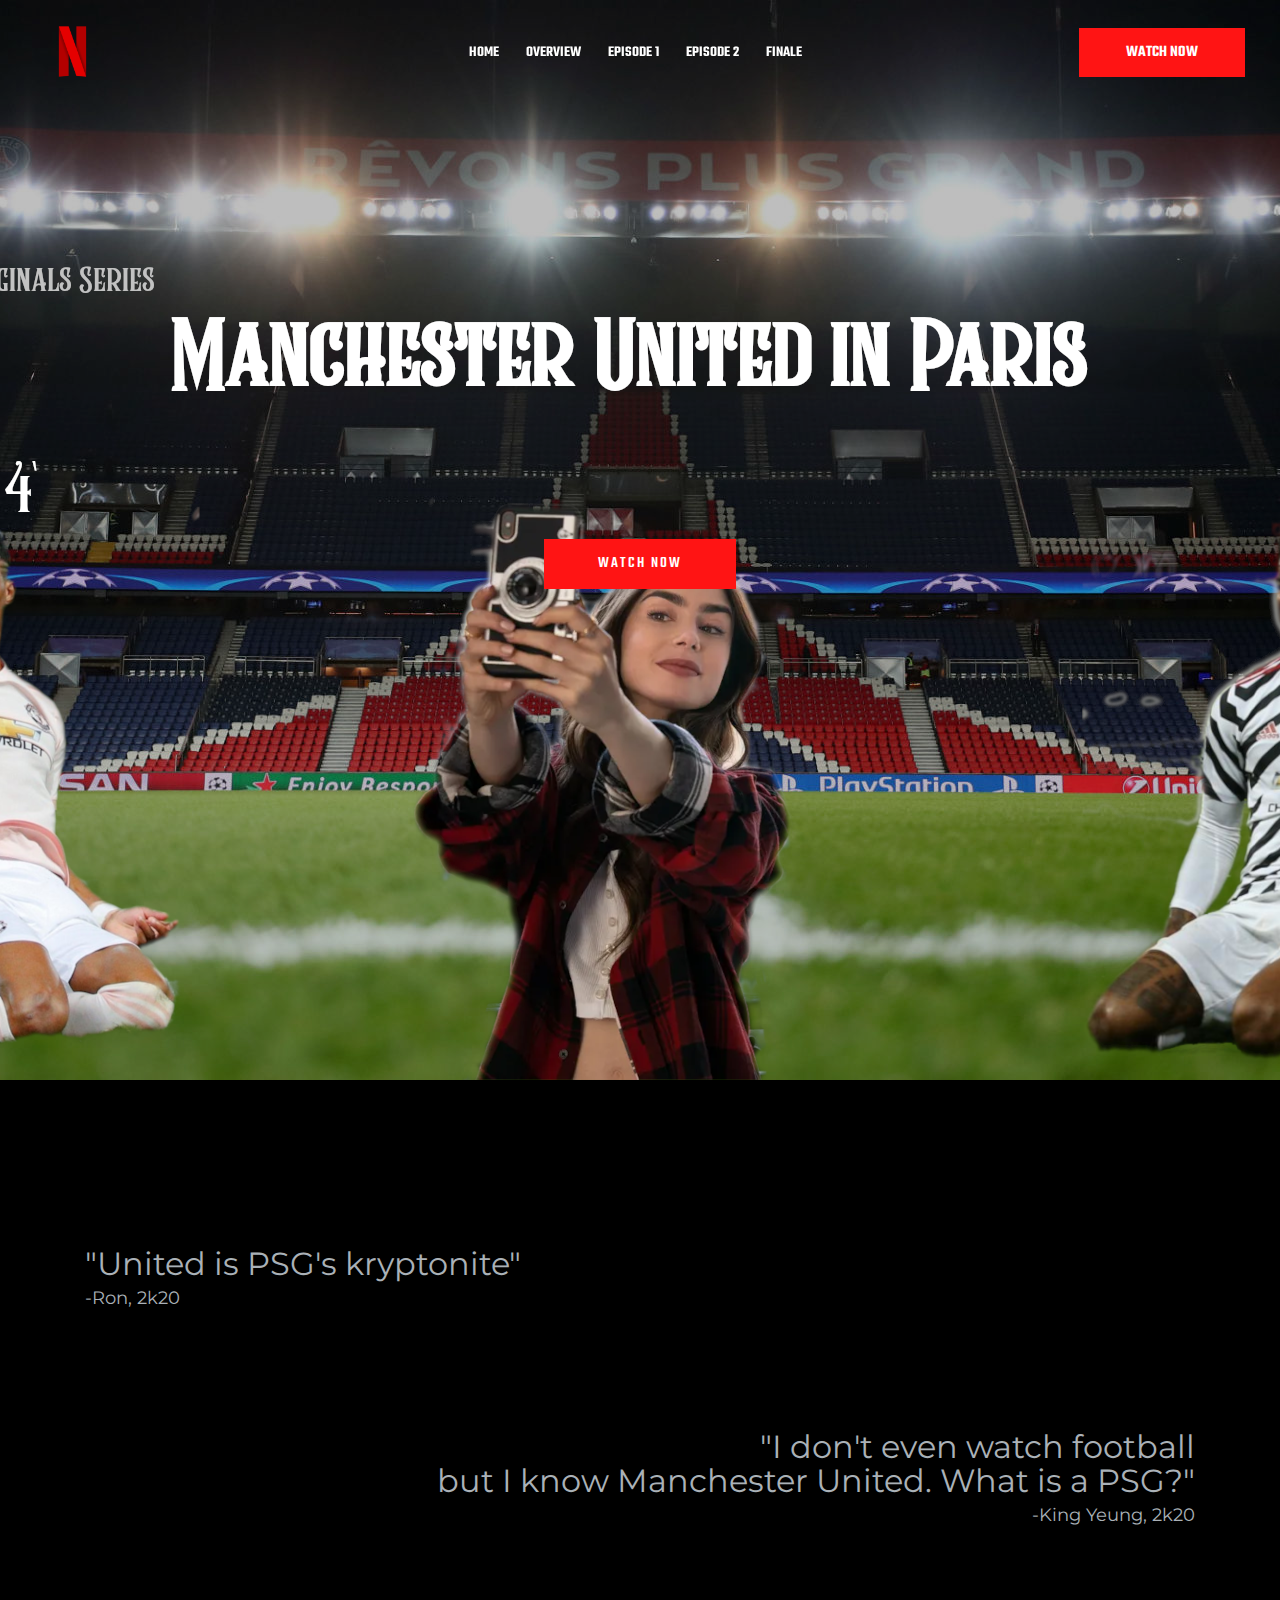
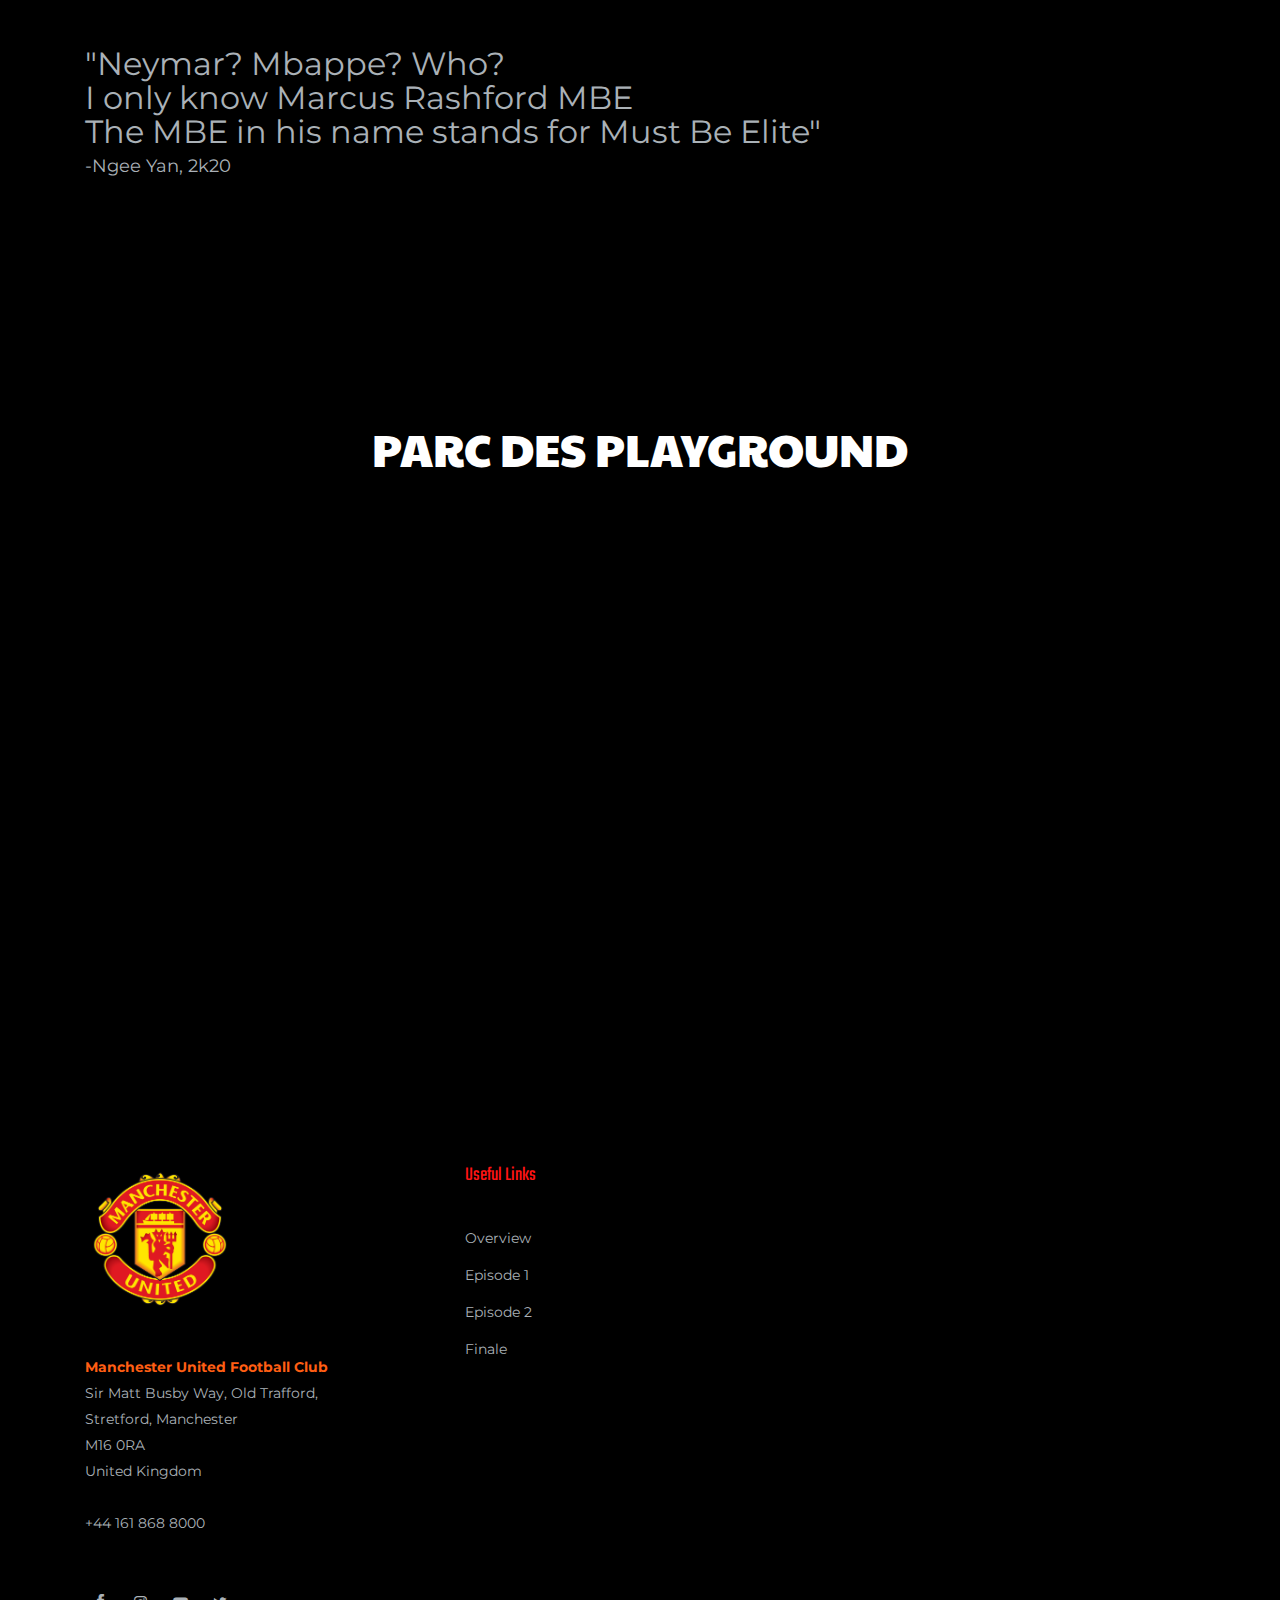
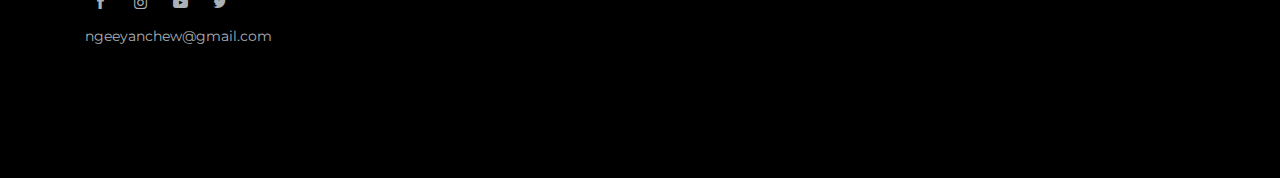
==== index.html @ b78c2654 "Add files via upload" ====
<!doctype html>
<html class="no-js" lang="zxx">

<head>
    <meta charset="utf-8">
    <meta http-equiv="x-ua-compatible" content="ie=edge">
    <title>NYANFLIX</title>
    <meta name="description" content="">
    <meta name="viewport" content="width=device-width, initial-scale=1">

    <!-- <link rel="manifest" href="site.webmanifest"> -->
      <link rel="shortcut icon" type="image/x-icon" href="img/nc1.png">
    <!-- Place favicon.ico in the root directory -->

    <!-- CSS here -->
    <link rel="stylesheet" href="css/bootstrap.min.css">
    <link rel="stylesheet" href="css/owl.carousel.min.css">
    <link rel="stylesheet" href="css/magnific-popup.css">
    <link rel="stylesheet" href="css/font-awesome.min.css">
    <link rel="stylesheet" href="css/themify-icons.css">
    <link rel="stylesheet" href="css/gijgo.css">
    <link rel="stylesheet" href="css/nice-select.css">
    <link rel="stylesheet" href="css/flaticon.css">
    <link rel="stylesheet" href="css/slicknav.css">

    <link rel="stylesheet" href="css/style.css">
    <!-- <link rel="stylesheet" href="css/responsive.css"> -->
</head>

<body>
    <!--[if lte IE 9]>
            <p class="browserupgrade">You are using an <strong>outdated</strong> browser. Please <a href="https://browsehappy.com/">upgrade your browser</a> to improve your experience and security.</p>
        <![endif]-->

    <!-- header-start -->
    <header>
        <div class="header-area ">
            <div id="sticky-header" class="main-header-area">
                <div class="container-fluid ">
                    <div class="header_bottom_border">
                        <div class="row align-items-center">
                            <div class="col-xl-3 col-lg-2">
                                <div class="logo">
                                    <a href="index.html">
                                        <img src="img/nc.png" width = "75" alt="">
                                    </a>
                                </div>
                            </div>
                            <div class="col-xl-6 col-lg-7">
                                <div class="main-menu  d-none d-lg-block">
                                    <nav>
                                        <ul id="navigation">
                                            <li><a href="index.html">Home</a></li>
                                            <li><a href="overview.html">Overview</a></li>
                                            <li><a href="episode1.html">Episode 1</a></li>
                                            <li><a href="episode2.html">Episode 2</a></li>
                                            <li><a href="last.html">Finale</a></li>
                                        </ul>
                                    </nav>
                                </div>
                            </div>
                            <div class="col-xl-3 col-lg-3 d-none d-lg-block">
                                <div class="Appointment">
                                    <div class="book_btn d-none d-lg-block">
                                        <a href="overview.html">Watch Now</a>
                                    </div>
                                </div>
                            </div>
                            <div class="col-12">
                                <div class="mobile_menu d-block d-lg-none"></div>
                            </div>
                        </div>
                    </div>
   
                </div>
            </div>
        </div>
    </header>
    <!-- header-end -->

 <!-- slider_area_start -->
    <div class="slider_area">
        <div class="slider_active owl-carousel">
            <div class="single_slider  d-flex align-items-center slider_bg_1 overlay">
                <div class="container">
                    <div class="row align-items-center justify-content-center">
                        <div class="col-xl-12">
                            <div class="slider_text text-center">
				<br>
				<br>
                                <a href="overview.html" class="boxed-btn3">Watch Now</a>
                            </div>
                        </div>
                    </div>
                </div>
            </div>
        
        </div>
    </div>
    <!-- slider_area_end -->

    <!-- features_area_start  -->
    <div class="features_area">
        <div class="container">
            <div class="row">
                <div class="col-xl-12">
                    <div class="section_title text-left mb-73">
                      
                        <p><font size = "+3">"United is PSG's kryptonite"</font size>
			<br>
			<font size = "+1">-Ron, 2k20</p></font size></p>
			<br>
			<br>
			<br>
			<br>
			<br>
			<p style="text-align:right;"><font size = "+3">"I don't even watch football 
			<br>but I know Manchester United. What is a PSG?"</font size>
			<br>
			<font size = "+1">-King Yeung, 2k20</p></font size>
            		<br>
			<br>
			<br>
			<br>
			<br>
			<p><font size = "+3">"Neymar? Mbappe? Who?
			<br>I only know Marcus Rashford MBE
			<br>
			The MBE in his name stands for Must Be Elite"</font size>
			<br>
			<font size = "+1">-Ngee Yan, 2k20</p></font size>
			<br>
			<br>
			<br>
			<br>
			<br>
			<br>
			<br>
			<br>
			<br>
			<br>
	<p><center><h3>Parc Des Playground</h3></center>
<br>
<center>
<iframe width="560" height="315" src="https://www.youtube.com/embed/vs8N5O6_3eY" frameborder="0" allow="accelerometer; autoplay; encrypted-media; gyroscope; picture-in-picture" allowfullscreen></iframe>
</center></p>
<audio id="musicplayer" autoplay>
  <source src="music/netflix.mp3">
</audio>
                    </div>
                </div>
            </div>
        </div>
    </div>
    <!-- features_area_end  -->




    <!-- footer_start  -->
    <footer class="footer">
        <div class="footer_top">
            <div class="container">
                <div class="row">
                    <div class="col-xl-3 col-md-6 col-lg-3 ">
                        <div class="footer_widget">
                            <div class="footer_logo">
                                <a href="index.html">
                                    <img src="img/mufclogo.png" height = "150" width = "150"" alt="">
                                </a>
                            </div>
                           <p><b>Manchester United Football Club</b>
			<br>
			Sir Matt Busby Way, Old Trafford, Stretford, Manchester 
			<br>
			M16 0RA
			<br>
			United Kingdom
			<br>
			<br>
			<a href="tel:+44 161 868 8000 ">+44 161 868 8000 </a>
			</p>

                            <div class="socail_links">
                                <ul>
                                    <li>
                                        <a href="https://www.facebook.com/manchesterunited">
                                            <i class="ti-facebook"></i>
                                        </a>
                                    </li>
                                    <li>
                                        <a href="https://www.instagram.com/manchesterunited/?hl=en">
                                            <i class="fa fa-instagram"></i>
                                        </a>
                                    </li>
                                    <li>
                                        <a href="https://www.youtube.com/channel/UC6yW44UGJJBvYTlfC7CRg2Q">
                                            <i class="fa fa-youtube-play"></i>
                                        </a>
                                    </li>
				  <li>
                                        <a href="https://twitter.com/ManUtd">
                                            <i class="fa fa-twitter"></i>
                                        </a>
                                    </li>
					<p><a href = "mailto: ngeeyanchew@gmail.com">ngeeyanchew@gmail.com</a></p>
                                </ul>
                            </div>

                        </div>
                    </div>
                    <div class="col-xl-4 col-md-6 col-lg-4 offset-xl-1">
                        <div class="footer_widget">
                            <h3 class="footer_title">
                                Useful Links
                            </h3>
                            <ul class="links">
                                <li><a href="overview.html">Overview</a></li>
                                <li><a href="episode1.html">Episode 1</a></li>
                                <li><a href="episode2.html">Episode 2</a></li>
                                <li><a href="last.html">Finale</a></li>
                            </ul>
                        </div>
                    </div>
                </div>
            </div>
        </div>
    </footer>
    <!-- footer_end  -->

    <!-- JS here -->
    <script src="js/vendor/modernizr-3.5.0.min.js"></script>
    <script src="js/vendor/jquery-1.12.4.min.js"></script>
    <script src="js/popper.min.js"></script>
    <script src="js/bootstrap.min.js"></script>
    <script src="js/owl.carousel.min.js"></script>
    <script src="js/isotope.pkgd.min.js"></script>
    <script src="js/ajax-form.js"></script>
    <script src="js/waypoints.min.js"></script>
    <script src="js/jquery.counterup.min.js"></script>
    <script src="js/imagesloaded.pkgd.min.js"></script>
    <script src="js/scrollIt.js"></script>
    <script src="js/jquery.scrollUp.min.js"></script>
    <script src="js/wow.min.js"></script>
    <script src="js/gijgo.min.js"></script>
    <script src="js/nice-select.min.js"></script>
    <script src="js/jquery.slicknav.min.js"></script>
    <script src="js/jquery.magnific-popup.min.js"></script>
    <script src="js/plugins.js"></script>



    <!--contact js-->
    <script src="js/contact.js"></script>
    <script src="js/jquery.ajaxchimp.min.js"></script>
    <script src="js/jquery.form.js"></script>
    <script src="js/jquery.validate.min.js"></script>
    <script src="js/mail-script.js"></script>


    <script src="js/main.js"></script>

</body>

</html>
---- css/themify-icons.css ----
@font-face {
	font-family: 'themify';
	src:url('../fonts/themify.eot?-fvbane');
	src:url('../fonts/themify.eot?#iefix-fvbane') format('embedded-opentype'),
		url('../fonts/themify.woff?-fvbane') format('woff'),
		url('../fonts/themify.ttf?-fvbane') format('truetype'),
		url('../fonts/themify.svg?-fvbane#themify') format('svg');
	font-weight: normal;
	font-style: normal;
}

[class^="ti-"], [class*=" ti-"] {
	font-family: 'themify';
	/* speak: none; */
	font-style: normal;
	font-weight: normal;
	font-variant: normal;
	text-transform: none;
	line-height: 1;

	/* Better Font Rendering =========== */
	-webkit-font-smoothing: antialiased;
	-moz-osx-font-smoothing: grayscale;
}

.ti-wand:before {
	content: "\e600";
}
.ti-volume:before {
	content: "\e601";
}
.ti-user:before {
	content: "\e602";
}
.ti-unlock:before {
	content: "\e603";
}
.ti-unlink:before {
	content: "\e604";
}
.ti-trash:before {
	content: "\e605";
}
.ti-thought:before {
	content: "\e606";
}
.ti-target:before {
	content: "\e607";
}
.ti-tag:before {
	content: "\e608";
}
.ti-tablet:before {
	content: "\e609";
}
.ti-star:before {
	content: "\e60a";
}
.ti-spray:before {
	content: "\e60b";
}
.ti-signal:before {
	content: "\e60c";
}
.ti-shopping-cart:before {
	content: "\e60d";
}
.ti-shopping-cart-full:before {
	content: "\e60e";
}
.ti-settings:before {
	content: "\e60f";
}
.ti-search:before {
	content: "\e610";
}
.ti-zoom-in:before {
	content: "\e611";
}
.ti-zoom-out:before {
	content: "\e612";
}
.ti-cut:before {
	content: "\e613";
}
.ti-ruler:before {
	content: "\e614";
}
.ti-ruler-pencil:before {
	content: "\e615";
}
.ti-ruler-alt:before {
	content: "\e616";
}
.ti-bookmark:before {
	content: "\e617";
}
.ti-bookmark-alt:before {
	content: "\e618";
}
.ti-reload:before {
	content: "\e619";
}
.ti-plus:before {
	content: "\e61a";
}
.ti-pin:before {
	content: "\e61b";
}
.ti-pencil:before {
	content: "\e61c";
}
.ti-pencil-alt:before {
	content: "\e61d";
}
.ti-paint-roller:before {
	content: "\e61e";
}
.ti-paint-bucket:before {
	content: "\e61f";
}
.ti-na:before {
	content: "\e620";
}
.ti-mobile:before {
	content: "\e621";
}
.ti-minus:before {
	content: "\e622";
}
.ti-medall:before {
	content: "\e623";
}
.ti-medall-alt:before {
	content: "\e624";
}
.ti-marker:before {
	content: "\e625";
}
.ti-marker-alt:before {
	content: "\e626";
}
.ti-arrow-up:before {
	content: "\e627";
}
.ti-arrow-right:before {
	content: "\e628";
}
.ti-arrow-left:before {
	content: "\e629";
}
.ti-arrow-down:before {
	content: "\e62a";
}
.ti-lock:before {
	content: "\e62b";
}
.ti-location-arrow:before {
	content: "\e62c";
}
.ti-link:before {
	content: "\e62d";
}
.ti-layout:before {
	content: "\e62e";
}
.ti-layers:before {
	content: "\e62f";
}
.ti-layers-alt:before {
	content: "\e630";
}
.ti-key:before {
	content: "\e631";
}
.ti-import:before {
	content: "\e632";
}
.ti-image:before {
	content: "\e633";
}
.ti-heart:before {
	content: "\e634";
}
.ti-heart-broken:before {
	content: "\e635";
}
.ti-hand-stop:before {
	content: "\e636";
}
.ti-hand-open:before {
	content: "\e637";
}
.ti-hand-drag:before {
	content: "\e638";
}
.ti-folder:before {
	content: "\e639";
}
.ti-flag:before {
	content: "\e63a";
}
.ti-flag-alt:before {
	content: "\e63b";
}
.ti-flag-alt-2:before {
	content: "\e63c";
}
.ti-eye:before {
	content: "\e63d";
}
.ti-export:before {
	content: "\e63e";
}
.ti-exchange-vertical:before {
	content: "\e63f";
}
.ti-desktop:before {
	content: "\e640";
}
.ti-cup:before {
	content: "\e641";
}
.ti-crown:before {
	content: "\e642";
}
.ti-comments:before {
	content: "\e643";
}
.ti-comment:before {
	content: "\e644";
}
.ti-comment-alt:before {
	content: "\e645";
}
.ti-close:before {
	content: "\e646";
}
.ti-clip:before {
	content: "\e647";
}
.ti-angle-up:before {
	content: "\e648";
}
.ti-angle-right:before {
	content: "\e649";
}
.ti-angle-left:before {
	content: "\e64a";
}
.ti-angle-down:before {
	content: "\e64b";
}
.ti-check:before {
	content: "\e64c";
}
.ti-check-box:before {
	content: "\e64d";
}
.ti-camera:before {
	content: "\e64e";
}
.ti-announcement:before {
	content: "\e64f";
}
.ti-brush:before {
	content: "\e650";
}
.ti-briefcase:before {
	content: "\e651";
}
.ti-bolt:before {
	content: "\e652";
}
.ti-bolt-alt:before {
	content: "\e653";
}
.ti-blackboard:before {
	content: "\e654";
}
.ti-bag:before {
	content: "\e655";
}
.ti-move:before {
	content: "\e656";
}
.ti-arrows-vertical:before {
	content: "\e657";
}
.ti-arrows-horizontal:before {
	content: "\e658";
}
.ti-fullscreen:before {
	content: "\e659";
}
.ti-arrow-top-right:before {
	content: "\e65a";
}
.ti-arrow-top-left:before {
	content: "\e65b";
}
.ti-arrow-circle-up:before {
	content: "\e65c";
}
.ti-arrow-circle-right:before {
	content: "\e65d";
}
.ti-arrow-circle-left:before {
	content: "\e65e";
}
.ti-arrow-circle-down:before {
	content: "\e65f";
}
.ti-angle-double-up:before {
	content: "\e660";
}
.ti-angle-double-right:before {
	content: "\e661";
}
.ti-angle-double-left:before {
	content: "\e662";
}
.ti-angle-double-down:before {
	content: "\e663";
}
.ti-zip:before {
	content: "\e664";
}
.ti-world:before {
	content: "\e665";
}
.ti-wheelchair:before {
	content: "\e666";
}
.ti-view-list:before {
	content: "\e667";
}
.ti-view-list-alt:before {
	content: "\e668";
}
.ti-view-grid:before {
	content: "\e669";
}
.ti-uppercase:before {
	content: "\e66a";
}
.ti-upload:before {
	content: "\e66b";
}
.ti-underline:before {
	content: "\e66c";
}
.ti-truck:before {
	content: "\e66d";
}
.ti-timer:before {
	content: "\e66e";
}
.ti-ticket:before {
	content: "\e66f";
}
.ti-thumb-up:before {
	content: "\e670";
}
.ti-thumb-down:before {
	content: "\e671";
}
.ti-text:before {
	content: "\e672";
}
.ti-stats-up:before {
	content: "\e673";
}
.ti-stats-down:before {
	content: "\e674";
}
.ti-split-v:before {
	content: "\e675";
}
.ti-split-h:before {
	content: "\e676";
}
.ti-smallcap:before {
	content: "\e677";
}
.ti-shine:before {
	content: "\e678";
}
.ti-shift-right:before {
	content: "\e679";
}
.ti-shift-left:before {
	content: "\e67a";
}
.ti-shield:before {
	content: "\e67b";
}
.ti-notepad:before {
	content: "\e67c";
}
.ti-server:before {
	content: "\e67d";
}
.ti-quote-right:before {
	content: "\e67e";
}
.ti-quote-left:before {
	content: "\e67f";
}
.ti-pulse:before {
	content: "\e680";
}
.ti-printer:before {
	content: "\e681";
}
.ti-power-off:before {
	content: "\e682";
}
.ti-plug:before {
	content: "\e683";
}
.ti-pie-chart:before {
	content: "\e684";
}
.ti-paragraph:before {
	content: "\e685";
}
.ti-panel:before {
	content: "\e686";
}
.ti-package:before {
	content: "\e687";
}
.ti-music:before {
	content: "\e688";
}
.ti-music-alt:before {
	content: "\e689";
}
.ti-mouse:before {
	content: "\e68a";
}
.ti-mouse-alt:before {
	content: "\e68b";
}
.ti-money:before {
	content: "\e68c";
}
.ti-microphone:before {
	content: "\e68d";
}
.ti-menu:before {
	content: "\e68e";
}
.ti-menu-alt:before {
	content: "\e68f";
}
.ti-map:before {
	content: "\e690";
}
.ti-map-alt:before {
	content: "\e691";
}
.ti-loop:before {
	content: "\e692";
}
.ti-location-pin:before {
	content: "\e693";
}
.ti-list:before {
	content: "\e694";
}
.ti-light-bulb:before {
	content: "\e695";
}
.ti-Italic:before {
	content: "\e696";
}
.ti-info:before {
	content: "\e697";
}
.ti-infinite:before {
	content: "\e698";
}
.ti-id-badge:before {
	content: "\e699";
}
.ti-hummer:before {
	content: "\e69a";
}
.ti-home:before {
	content: "\e69b";
}
.ti-help:before {
	content: "\e69c";
}
.ti-headphone:before {
	content: "\e69d";
}
.ti-harddrives:before {
	content: "\e69e";
}
.ti-harddrive:before {
	content: "\e69f";
}
.ti-gift:before {
	content: "\e6a0";
}
.ti-game:before {
	content: "\e6a1";
}
.ti-filter:before {
	content: "\e6a2";
}
.ti-files:before {
	content: "\e6a3";
}
.ti-file:before {
	content: "\e6a4";
}
.ti-eraser:before {
	content: "\e6a5";
}
.ti-envelope:before {
	content: "\e6a6";
}
.ti-download:before {
	content: "\e6a7";
}
.ti-direction:before {
	content: "\e6a8";
}
.ti-direction-alt:before {
	content: "\e6a9";
}
.ti-dashboard:before {
	content: "\e6aa";
}
.ti-control-stop:before {
	content: "\e6ab";
}
.ti-control-shuffle:before {
	content: "\e6ac";
}
.ti-control-play:before {
	content: "\e6ad";
}
.ti-control-pause:before {
	content: "\e6ae";
}
.ti-control-forward:before {
	content: "\e6af";
}
.ti-control-backward:before {
	content: "\e6b0";
}
.ti-cloud:before {
	content: "\e6b1";
}
.ti-cloud-up:before {
	content: "\e6b2";
}
.ti-cloud-down:before {
	content: "\e6b3";
}
.ti-clipboard:before {
	content: "\e6b4";
}
.ti-car:before {
	content: "\e6b5";
}
.ti-calendar:before {
	content: "\e6b6";
}
.ti-book:before {
	content: "\e6b7";
}
.ti-bell:before {
	content: "\e6b8";
}
.ti-basketball:before {
	content: "\e6b9";
}
.ti-bar-chart:before {
	content: "\e6ba";
}
.ti-bar-chart-alt:before {
	content: "\e6bb";
}
.ti-back-right:before {
	content: "\e6bc";
}
.ti-back-left:before {
	content: "\e6bd";
}
.ti-arrows-corner:before {
	content: "\e6be";
}
.ti-archive:before {
	content: "\e6bf";
}
.ti-anchor:before {
	content: "\e6c0";
}
.ti-align-right:before {
	content: "\e6c1";
}
.ti-align-left:before {
	content: "\e6c2";
}
.ti-align-justify:before {
	content: "\e6c3";
}
.ti-align-center:before {
	content: "\e6c4";
}
.ti-alert:before {
	content: "\e6c5";
}
.ti-alarm-clock:before {
	content: "\e6c6";
}
.ti-agenda:before {
	content: "\e6c7";
}
.ti-write:before {
	content: "\e6c8";
}
.ti-window:before {
	content: "\e6c9";
}
.ti-widgetized:before {
	content: "\e6ca";
}
.ti-widget:before {
	content: "\e6cb";
}
.ti-widget-alt:before {
	content: "\e6cc";
}
.ti-wallet:before {
	content: "\e6cd";
}
.ti-video-clapper:before {
	content: "\e6ce";
}
.ti-video-camera:before {
	content: "\e6cf";
}
.ti-vector:before {
	content: "\e6d0";
}
.ti-themify-logo:before {
	content: "\e6d1";
}
.ti-themify-favicon:before {
	content: "\e6d2";
}
.ti-themify-favicon-alt:before {
	content: "\e6d3";
}
.ti-support:before {
	content: "\e6d4";
}
.ti-stamp:before {
	content: "\e6d5";
}
.ti-split-v-alt:before {
	content: "\e6d6";
}
.ti-slice:before {
	content: "\e6d7";
}
.ti-shortcode:before {
	content: "\e6d8";
}
.ti-shift-right-alt:before {
	content: "\e6d9";
}
.ti-shift-left-alt:before {
	content: "\e6da";
}
.ti-ruler-alt-2:before {
	content: "\e6db";
}
.ti-receipt:before {
	content: "\e6dc";
}
.ti-pin2:before {
	content: "\e6dd";
}
.ti-pin-alt:before {
	content: "\e6de";
}
.ti-pencil-alt2:before {
	content: "\e6df";
}
.ti-palette:before {
	content: "\e6e0";
}
.ti-more:before {
	content: "\e6e1";
}
.ti-more-alt:before {
	content: "\e6e2";
}
.ti-microphone-alt:before {
	content: "\e6e3";
}
.ti-magnet:before {
	content: "\e6e4";
}
.ti-line-double:before {
	content: "\e6e5";
}
.ti-line-dotted:before {
	content: "\e6e6";
}
.ti-line-dashed:before {
	content: "\e6e7";
}
.ti-layout-width-full:before {
	content: "\e6e8";
}
.ti-layout-width-default:before {
	content: "\e6e9";
}
.ti-layout-width-default-alt:before {
	content: "\e6ea";
}
.ti-layout-tab:before {
	content: "\e6eb";
}
.ti-layout-tab-window:before {
	content: "\e6ec";
}
.ti-layout-tab-v:before {
	content: "\e6ed";
}
.ti-layout-tab-min:before {
	content: "\e6ee";
}
.ti-layout-slider:before {
	content: "\e6ef";
}
.ti-layout-slider-alt:before {
	content: "\e6f0";
}
.ti-layout-sidebar-right:before {
	content: "\e6f1";
}
.ti-layout-sidebar-none:before {
	content: "\e6f2";
}
.ti-layout-sidebar-left:before {
	content: "\e6f3";
}
.ti-layout-placeholder:before {
	content: "\e6f4";
}
.ti-layout-menu:before {
	content: "\e6f5";
}
.ti-layout-menu-v:before {
	content: "\e6f6";
}
.ti-layout-menu-separated:before {
	content: "\e6f7";
}
.ti-layout-menu-full:before {
	content: "\e6f8";
}
.ti-layout-media-right-alt:before {
	content: "\e6f9";
}
.ti-layout-media-right:before {
	content: "\e6fa";
}
.ti-layout-media-overlay:before {
	content: "\e6fb";
}
.ti-layout-media-overlay-alt:before {
	content: "\e6fc";
}
.ti-layout-media-overlay-alt-2:before {
	content: "\e6fd";
}
.ti-layout-media-left-alt:before {
	content: "\e6fe";
}
.ti-layout-media-left:before {
	content: "\e6ff";
}
.ti-layout-media-center-alt:before {
	content: "\e700";
}
.ti-layout-media-center:before {
	content: "\e701";
}
.ti-layout-list-thumb:before {
	content: "\e702";
}
.ti-layout-list-thumb-alt:before {
	content: "\e703";
}
.ti-layout-list-post:before {
	content: "\e704";
}
.ti-layout-list-large-image:before {
	content: "\e705";
}
.ti-layout-line-solid:before {
	content: "\e706";
}
.ti-layout-grid4:before {
	content: "\e707";
}
.ti-layout-grid3:before {
	content: "\e708";
}
.ti-layout-grid2:before {
	content: "\e709";
}
.ti-layout-grid2-thumb:before {
	content: "\e70a";
}
.ti-layout-cta-right:before {
	content: "\e70b";
}
.ti-layout-cta-left:before {
	content: "\e70c";
}
.ti-layout-cta-center:before {
	content: "\e70d";
}
.ti-layout-cta-btn-right:before {
	content: "\e70e";
}
.ti-layout-cta-btn-left:before {
	content: "\e70f";
}
.ti-layout-column4:before {
	content: "\e710";
}
.ti-layout-column3:before {
	content: "\e711";
}
.ti-layout-column2:before {
	content: "\e712";
}
.ti-layout-accordion-separated:before {
	content: "\e713";
}
.ti-layout-accordion-merged:before {
	content: "\e714";
}
.ti-layout-accordion-list:before {
	content: "\e715";
}
.ti-ink-pen:before {
	content: "\e716";
}
.ti-info-alt:before {
	content: "\e717";
}
.ti-help-alt:before {
	content: "\e718";
}
.ti-headphone-alt:before {
	content: "\e719";
}
.ti-hand-point-up:before {
	content: "\e71a";
}
.ti-hand-point-right:before {
	content: "\e71b";
}
.ti-hand-point-left:before {
	content: "\e71c";
}
.ti-hand-point-down:before {
	content: "\e71d";
}
.ti-gallery:before {
	content: "\e71e";
}
.ti-face-smile:before {
	content: "\e71f";
}
.ti-face-sad:before {
	content: "\e720";
}
.ti-credit-card:before {
	content: "\e721";
}
.ti-control-skip-forward:before {
	content: "\e722";
}
.ti-control-skip-backward:before {
	content: "\e723";
}
.ti-control-record:before {
	content: "\e724";
}
.ti-control-eject:before {
	content: "\e725";
}
.ti-comments-smiley:before {
	content: "\e726";
}
.ti-brush-alt:before {
	content: "\e727";
}
.ti-youtube:before {
	content: "\e728";
}
.ti-vimeo:before {
	content: "\e729";
}
.ti-twitter:before {
	content: "\e72a";
}
.ti-time:before {
	content: "\e72b";
}
.ti-tumblr:before {
	content: "\e72c";
}
.ti-skype:before {
	content: "\e72d";
}
.ti-share:before {
	content: "\e72e";
}
.ti-share-alt:before {
	content: "\e72f";
}
.ti-rocket:before {
	content: "\e730";
}
.ti-pinterest:before {
	content: "\e731";
}
.ti-new-window:before {
	content: "\e732";
}
.ti-microsoft:before {
	content: "\e733";
}
.ti-list-ol:before {
	content: "\e734";
}
.ti-linkedin:before {
	content: "\e735";
}
.ti-layout-sidebar-2:before {
	content: "\e736";
}
.ti-layout-grid4-alt:before {
	content: "\e737";
}
.ti-layout-grid3-alt:before {
	content: "\e738";
}
.ti-layout-grid2-alt:before {
	content: "\e739";
}
.ti-layout-column4-alt:before {
	content: "\e73a";
}
.ti-layout-column3-alt:before {
	content: "\e73b";
}
.ti-layout-column2-alt:before {
	content: "\e73c";
}
.ti-instagram:before {
	content: "\e73d";
}
.ti-google:before {
	content: "\e73e";
}
.ti-github:before {
	content: "\e73f";
}
.ti-flickr:before {
	content: "\e740";
}
.ti-facebook:before {
	content: "\e741";
}
.ti-dropbox:before {
	content: "\e742";
}
.ti-dribbble:before {
	content: "\e743";
}
.ti-apple:before {
	content: "\e744";
}
.ti-android:before {
	content: "\e745";
}
.ti-save:before {
	content: "\e746";
}
.ti-save-alt:before {
	content: "\e747";
}
.ti-yahoo:before {
	content: "\e748";
}
.ti-wordpress:before {
	content: "\e749";
}
.ti-vimeo-alt:before {
	content: "\e74a";
}
.ti-twitter-alt:before {
	content: "\e74b";
}
.ti-tumblr-alt:before {
	content: "\e74c";
}
.ti-trello:before {
	content: "\e74d";
}
.ti-stack-overflow:before {
	content: "\e74e";
}
.ti-soundcloud:before {
	content: "\e74f";
}
.ti-sharethis:before {
	content: "\e750";
}
.ti-sharethis-alt:before {
	content: "\e751";
}
.ti-reddit:before {
	content: "\e752";
}
.ti-pinterest-alt:before {
	content: "\e753";
}
.ti-microsoft-alt:before {
	content: "\e754";
}
.ti-linux:before {
	content: "\e755";
}
.ti-jsfiddle:before {
	content: "\e756";
}
.ti-joomla:before {
	content: "\e757";
}
.ti-html5:before {
	content: "\e758";
}
.ti-flickr-alt:before {
	content: "\e759";
}
.ti-email:before {
	content: "\e75a";
}
.ti-drupal:before {
	content: "\e75b";
}
.ti-dropbox-alt:before {
	content: "\e75c";
}
.ti-css3:before {
	content: "\e75d";
}
.ti-rss:before {
	content: "\e75e";
}
.ti-rss-alt:before {
	content: "\e75f";
}
---- css/gijgo.css ----
.gj-button {
    background-color: #f5f5f5;
    border: 1px solid #ddd;
    color: #000;
    border-radius: 3px;
    padding: 6px 10px;
    cursor: pointer;
}

.gj-unselectable {
    -webkit-touch-callout: none;
    -webkit-user-select: none;
    -khtml-user-select: none;
    -moz-user-select: none;
    -ms-user-select: none;
    user-select: none;
}

.gj-row {
    display: -webkit-box;
    display: -ms-flexbox;
    display: flex;
    -ms-flex-wrap: wrap;
    flex-wrap: wrap;
}

.gj-margin-left-5 {
    margin-left: 5px;
}

.gj-margin-left-10 {
    margin-left: 10px;
}

.gj-width-full {
    width: 100%;
}

.gj-cursor-pointer {
    cursor: pointer;
}

.gj-text-align-center {
    text-align: center;
}

.gj-font-size-16 {
    font-size: 16px;
}

.gj-hidden {
    display: none;
}

/** Material Design */
.gj-button-md {
    background: 0 0;
    border: none;
    border-radius: 2px;
    color: rgba(0, 0, 0, 0.87);
    position: relative;
    height: 36px;
    margin: 0;
    min-width: 64px;
    padding: 0 16px;
    display: inline-block;
    font-family: "Roboto","Helvetica","Arial",sans-serif;
    font-size: 1rem;
    font-weight: 500;
    text-transform: uppercase;
    letter-spacing: 0;
    overflow: hidden;
    will-change: box-shadow;
    transition: box-shadow .2s cubic-bezier(.4,0,1,1),background-color .2s cubic-bezier(.4,0,.2,1),color .2s cubic-bezier(.4,0,.2,1);
    outline: none;
    cursor: pointer;
    text-decoration: none;
    text-align: center;
    line-height: 36px;
    vertical-align: middle;
    overflow: hidden;
    -webkit-user-select: none;
    -moz-user-select: none;
    -ms-user-select: none;
    user-select: none;
}

.gj-button-md:hover {
    background-color: rgba(158,158,158,.2);
}

.gj-button-md:disabled {
    color: rgba(0,0,0,.26);
    background: 0 0;
}

.gj-button-md .material-icons,
.gj-button-md .gj-icon {
    vertical-align: middle;
    /*font-size: 1.3rem;
    margin-right: 4px;*/
}

.gj-button-md.gj-button-md-icon {
    width: 24px;
    height: 31px;
    min-width: 24px;
    padding: 0px;
    display: table;
}

.gj-button-md.gj-button-md-icon .material-icons,
.gj-button-md.gj-button-md-icon .gj-icon {
    display: table-cell;
    margin-right: 0px;
    width: 24px;
    height: 24px;
}

.gj-button-md.active {
    background-color: rgba(158,158,158,.4);
}

.gj-button-md-group {
    position: relative;
    display: inline-block;
    vertical-align: middle;
}

.gj-textbox-md {
    border: none;
    border-bottom: 1px solid rgba(0,0,0,.42);
    display: block;
    font-family: "Helvetica","Arial",sans-serif;
    font-size: 16px;
    line-height: 16px;
    padding: 4px 0px;
    margin: 0;
    width: 100%;
    background: 0 0;
    text-align: left;
    color: rgba(0,0,0,.87);
}

.gj-textbox-md:focus,
.gj-textbox-md:active {
    border-bottom: 2px solid rgba(0,0,0,.42);
    outline: none;
}

.gj-textbox-md::placeholder {
    color: #8e8e8e;
}

.gj-textbox-md:-ms-input-placeholder {
    color: #8e8e8e;
}

.gj-textbox-md::-ms-input-placeholder {
    color: #8e8e8e;
}

.gj-md-spacer-24 {
    min-width: 24px;
    width: 24px;
    display: inline-block;
}

.gj-md-spacer-32 {
    min-width: 32px;
    width: 32px;
    display: inline-block;
}

.gj-modal {
    position: fixed;
    top: 0;
    right: 0;
    bottom: 0;
    left: 0;
    z-index: 1203;
    display: none;
    overflow: hidden;
    -webkit-overflow-scrolling: touch;
    outline: 0;
    background-color: rgba(0, 0, 0, 0.54118);
    transition: 200ms ease opacity;
    will-change: opacity;
}

/* List */
ul.gj-list li [data-role="wrapper"] {
    display: table;
    width: 100%;
}

ul.gj-list li [data-role="checkbox"] {
    display: table-cell;
    vertical-align:middle;
    text-align:center;
}

ul.gj-list li [data-role="image"] {
    display: table-cell;
    vertical-align:middle;
    text-align:center;
}

ul.gj-list li [data-role="display"] {
    display: table-cell;
    vertical-align:middle;
    cursor: pointer;
}

ul.gj-list li [data-role="display"]:empty:before {
  content: "\200b"; /* unicode zero width space character */
}

/* List - Bootstrap */
ul.gj-list-bootstrap {
    padding-left: 0px;
    margin-bottom: 0px;
}

ul.gj-list-bootstrap li {
    padding: 0px;
}

ul.gj-list-bootstrap li [data-role="wrapper"] {
    padding: 0px 10px;
}

ul.gj-list-bootstrap li [data-role="checkbox"] {
    width: 24px;
    padding: 3px;
}

ul.gj-list-bootstrap li [data-role="image"] {
    width: 24px;
    height: 24px;
}

ul.gj-list-bootstrap li [data-role="display"] {
    padding: 8px 0px 8px 4px;
}

.list-group-item.active ul li, .list-group-item.active:focus ul li, .list-group-item.active:hover ul li {
    text-shadow: none;
    color:initial;
}

/* List - Material Design */
ul.gj-list-md {
    padding: 0px;
    list-style: none;
    list-style-type: none;
    line-height: 24px;
    letter-spacing: 0;
    color: #616161; /* Gray 700 */
}

ul.gj-list-md li {
    display: list-item;
    list-style-type: none;
    padding: 0px;
    min-height: unset;
    box-sizing: border-box;
    align-items: center;
    cursor: default;
    overflow: hidden;

    font-family: "Roboto","Helvetica","Arial",sans-serif;
    font-size: 16px;
    font-weight: 400;
    letter-spacing: .04em;
    line-height: 1;
    
    -webkit-flex-direction: row;
    -ms-flex-direction: row;
    flex-direction: row;
    -webkit-flex-wrap: nowrap;
    -ms-flex-wrap: nowrap;
    flex-wrap: nowrap;
}

ul.gj-list-md li [data-role="checkbox"] {
    height: 24px;
    width: 24px;
}

ul.gj-list-md li [data-role="image"] {
    height: 24px;
    width: 24px;
}

ul.gj-list-md li [data-role="display"] {
    padding: 8px 0px 8px 5px;
    order: 0;
    flex-grow: 2;
    text-decoration: none;
    box-sizing: border-box;
    align-items: center;
    text-align: left;
    color: rgba(0,0,0,.87);
}

ul.gj-list-md li.disabled>[data-role="wrapper"]>[data-role="display"] {
    color: #9E9E9E; /* Gray 500 */
}

.gj-list-md-active {
    background: #e0e0e0;
    color: #3f51b5;
}


/* Picker */
.gj-picker {
    position: absolute;
    z-index: 1203;
    background-color: #fff;
}

.gj-picker .selected {
    color: #fff;
}

/* Material Design */
.gj-picker-md {
    font-family: "Roboto","Helvetica","Arial",sans-serif;
    font-size: 16px;
    font-weight: 400;
    letter-spacing: .04em;
    line-height: 1;
    color: rgba(0,0,0,.87);
    border: 1px solid #E0E0E0;
}

.gj-modal .gj-picker-md {
    border: 0px;
}

.gj-picker-md [role="header"] {
    color: rgba(255, 255, 255, 0.54);
    display: flex;
    background: #2196f3;
    align-items: baseline;
    user-select: none;
    justify-content: center;
}

.gj-picker-md [role="footer"] {
    float: right;
    padding: 10px;
}

.gj-picker-md [role="footer"] button.gj-button-md {
    color: #2196f3;
    font-weight: bold;
    font-size: 13px;
}

/* Bootstrap */
.gj-picker-bootstrap {
    border-radius: 4px;
    border: 1px solid #E0E0E0;
}

.gj-picker-bootstrap .selected {
    color: #888;
}

.gj-picker-bootstrap [role="header"] {
    background: #eee;
    color: #AAA;
}
@font-face {
    font-family: 'gijgo-material';
    src: url('../fonts/gijgo-material.eot?235541');
    src: url('../fonts/gijgo-material.eot?235541#iefix') format('embedded-opentype'), url('../fonts/gijgo-material.ttf?235541') format('truetype'), url('../fonts/gijgo-material.woff?235541') format('woff'), url('../fonts/gijgo-material.svg?235541#gijgo-material') format('svg');
    font-weight: normal;
    font-style: normal;
}

.gj-icon {
    /* use !important to prevent issues with browser extensions that change fonts */
    font-family: 'gijgo-material' !important;
    font-size: 24px;
    speak: none;
    font-style: normal;
    font-weight: normal;
    font-variant: normal;
    text-transform: none;
    line-height: 1;
    /* Enable Ligatures ================ */
    letter-spacing: 0;
    -webkit-font-feature-settings: "liga";
    -moz-font-feature-settings: "liga=1";
    -moz-font-feature-settings: "liga";
    -ms-font-feature-settings: "liga" 1;
    font-feature-settings: "liga";
    -webkit-font-variant-ligatures: discretionary-ligatures;
    font-variant-ligatures: discretionary-ligatures;
    /* Better Font Rendering =========== */
    -webkit-font-smoothing: antialiased;
    -moz-osx-font-smoothing: grayscale;
}

.gj-icon.undo:before {
    content: "\e900";
}

.gj-icon.vertical-align-top:before {
    content: "\e901";
}

.gj-icon.vertical-align-center:before {
    content: "\e902";
}

.gj-icon.vertical-align-bottom:before {
    content: "\e903";
}

.gj-icon.arrow-dropup:before {
    content: "\e904";
}

.gj-icon.clock:before {
    content: "\e905";
}

.gj-icon.refresh:before {
    content: "\e906";
}

.gj-icon.last-page:before {
    content: "\e907";
}

.gj-icon.first-page:before {
    content: "\e908";
}

.gj-icon.cancel:before {
    content: "\e909";
}

.gj-icon.clear:before {
    content: "\e90a";
}

.gj-icon.check-circle:before {
    content: "\e90b";
}

.gj-icon.delete:before {
    content: "\e90c";
}

.gj-icon.arrow-upward:before {
    content: "\e90d";
}

.gj-icon.arrow-forward:before {
    content: "\e90e";
}

.gj-icon.arrow-downward:before {
    content: "\e90f";
}

.gj-icon.arrow-back:before {
    content: "\e910";
}

.gj-icon.list-numbered:before {
    content: "\e911";
}

.gj-icon.list-bulleted:before {
    content: "\e912";
}

.gj-icon.indent-increase:before {
    content: "\e913";
}

.gj-icon.indent-decrease:before {
    content: "\e914";
}

.gj-icon.redo:before {
    content: "\e915";
}

.gj-icon.align-right:before {
    content: "\e916";
}

.gj-icon.align-left:before {
    content: "\e917";
}

.gj-icon.align-justify:before {
    content: "\e918";
}

.gj-icon.align-center:before {
    content: "\e919";
}

.gj-icon.strikethrough:before {
    content: "\e91a";
}

.gj-icon.italic:before {
    content: "\e91b";
}

.gj-icon.underlined:before {
    content: "\e91c";
}

.gj-icon.bold:before {
    content: "\e91d";
}

.gj-icon.arrow-dropdown:before {
    content: "\e91e";
}

.gj-icon.done:before {
    content: "\e91f";
}

.gj-icon.pencil:before {
    content: "\e920";
}

.gj-icon.minus:before {
    content: "\e921";
}

.gj-icon.plus:before {
    content: "\e922";
}

.gj-icon.chevron-up:before {
    content: "\e923";
}

.gj-icon.chevron-right:before {
    content: "\e924";
}

.gj-icon.chevron-down:before {
    content: "\e925";
}

.gj-icon.chevron-left:before {
    content: "\e926";
}

.gj-icon.event:before {
    content: "\e927";
}
.gj-draggable {
    cursor: move;
}
.gj-resizable-handle {
    position: absolute;
    font-size: 0.1px;
    display: block;
    -ms-touch-action: none;
    touch-action: none;
    z-index: 1203;
}

.gj-resizable-n {
    cursor: n-resize;
    height: 7px;
    width: 100%;
    top: -5px;
    left: 0;
}
.gj-resizable-e {
    cursor: e-resize;
    width: 7px;
    right: -5px;
    top: 0;
    height: 100%;
}
.gj-resizable-s {
    cursor: s-resize;
    height: 7px;
    width: 100%;
    bottom: -5px;
    left: 0;
}
.gj-resizable-w {
	cursor: w-resize;
	width: 7px;
	left: -5px;
	top: 0;
	height: 100%;
}
.gj-resizable-se {
	cursor: se-resize;
	width: 12px;
	height: 12px;
	right: 1px;
	bottom: 1px;
}
.gj-resizable-sw {
	cursor: sw-resize;
	width: 9px;
	height: 9px;
	left: -5px;
	bottom: -5px;
}
.gj-resizable-nw {
	cursor: nw-resize;
	width: 9px;
	height: 9px;
	left: -5px;
	top: -5px;
}
.gj-resizable-ne {
	cursor: ne-resize;
	width: 9px;
	height: 9px;
	right: -5px;
	top: -5px;
}

.gj-dialog-footer {
    position: absolute;
    bottom: 0px;
    width: 100%;
    margin-top: 0px;
}

.gj-dialog-scrollable [data-role="body"] {
    overflow-x: hidden;
    overflow-y: scroll;
}

/** Bootstrap 3 **/
.gj-dialog-bootstrap {
    overflow: hidden;
    z-index: 1202;
}

.gj-dialog-bootstrap [data-role="title"] {
    display: inline;
}
.gj-dialog-bootstrap [data-role="close"] {
    line-height: 1.42857143;
}

/** Bootstrap 4 **/
.gj-dialog-bootstrap4 {
    overflow: hidden;
    z-index: 1202;
}

.gj-dialog-bootstrap4 [data-role="title"] {
    display: inline;
}
.gj-dialog-bootstrap4 [data-role="close"] {
    line-height: 1.5;
}

/** Material Design **/
.gj-dialog-md {
    background-color: #FFF;
    overflow: hidden;
    border: none;
    box-shadow: 0 11px 15px -7px rgba(0,0,0,.2), 0 24px 38px 3px rgba(0,0,0,.14), 0 9px 46px 8px rgba(0,0,0,.12);
    box-sizing: border-box;
    position: relative;
    display: -webkit-box;
    display: -webkit-flex;
    display: -ms-flexbox;
    display: flex;
    -webkit-box-orient: vertical;
    -webkit-box-direction: normal;
    -webkit-flex-direction: column;
    -ms-flex-direction: column;
    flex-direction: column;
    -webkit-background-clip: padding-box;
    background-clip: padding-box;
    outline: 0;
    z-index: 1202;
}

.gj-dialog-md-header {
    padding: 24px 24px 0px 24px;
    font-family: "Roboto","Helvetica","Arial",sans-serif;
}

.gj-dialog-md-title {
    margin: 0;
    font-weight: 400;
    display: inline;
    line-height: 28px;
    font-size: 20px;
}

.gj-dialog-md-close {
    -webkit-appearance: none;
    padding: 0;
    cursor: pointer;
    background: 0 0;
    border: 0;
    float: right;
    line-height: 28px;
    font-size: 28px;
}

.gj-dialog-md-body {
    padding: 20px 24px 24px 24px;
    color: rgba(0,0,0,.54);
    font-family: "Helvetica","Arial",sans-serif;
    font-size: 14px;
    font-weight: 400;
    line-height: 20px;
}

.gj-dialog-md-footer {
    padding: 8px 8px 8px 24px;
    display: -webkit-flex;
    display: -ms-flexbox;
    display: flex;
    -webkit-flex-direction: row-reverse;
    -ms-flex-direction: row-reverse;
    flex-direction: row-reverse;
    -webkit-flex-wrap: wrap;
    -ms-flex-wrap: wrap;
    flex-wrap: wrap;

    box-sizing: border-box;
}

.gj-dialog-md-footer>*:first-child {
    margin-right: 0;
}

.gj-dialog-md-footer>* {
    margin-right: 8px;
    height: 36px;
}
DIV.gj-grid-wrapper {
    margin: auto;
    position: relative;
    clear:both;
    z-index: 1;
}

TABLE.gj-grid {
    margin: auto;    
    border-collapse: collapse;
    width: 100%;
    table-layout: fixed;
}

TABLE.gj-grid THEAD TH [data-role="selectAll"] {
    margin: auto;
}

TABLE.gj-grid THEAD TH [data-role="title"] {
    display: inline-block;
}

TABLE.gj-grid THEAD TH [data-role="sorticon"] {
    display: inline-block;
}

TABLE.gj-grid THEAD TH {
    overflow: hidden;
    text-overflow: ellipsis;
}

TABLE.gj-grid.autogrow-header-row THEAD TH {
    overflow: auto;
    text-overflow: initial;
    white-space: pre-wrap;
    -ms-word-break: break-word;
    word-break: break-word;
}

TABLE.gj-grid > tbody > tr > td {
    overflow: hidden;
    position: relative;
}

table.gj-grid tbody div[data-role="display"] {
    vertical-align: middle;
    text-indent: 0;
    white-space: pre-wrap;
    -ms-word-break: break-word;
    word-break: break-word;
}

table.gj-grid.fixed-body-rows tbody div[data-role="display"] {
    overflow: hidden;
    text-overflow: ellipsis;
    white-space: nowrap;
    -ms-word-break: initial;
    word-break: initial;
}

table.gj-grid tfoot DIV[data-role="display"] {
    vertical-align: middle;
    text-indent: 0;
    display: flex;
}

TABLE.gj-grid .fa {
    padding: 2px;
}

TABLE.gj-grid > tbody > tr > td > div {
    padding: 2px;
    overflow: hidden;
}

DIV.gj-grid-wrapper DIV.gj-grid-loading-cover
{
    background: #BBBBBB;
    opacity: 0.5;
    position: absolute;
    vertical-align: middle;
}

DIV.gj-grid-wrapper DIV.gj-grid-loading-text
{
    position: absolute;
    font-weight: bold;
}

/* Bootstrap Theme */
table.gj-grid-bootstrap thead th {
    background-color: #f5f5f5;
    vertical-align:middle;
}

table.gj-grid-bootstrap thead th [data-role="sorticon"] {
    margin-left: 5px;
}

table.gj-grid-bootstrap thead th [data-role="sorticon"] i.gj-icon,
table.gj-grid-bootstrap thead th [data-role="sorticon"] i.material-icons {
    position: absolute;
    font-size: 20px;
    top: 15px;
}

table.gj-grid-bootstrap tbody tr td div[data-role="display"] {
    padding: 0px;
}

.gj-grid-bootstrap-4 .gj-checkbox-bootstrap {
    display: inline-block;
    padding-top: 2px;
}

.gj-grid-bootstrap-4 tbody tr.active {
    background-color: rgba(0,0,0,.075);
}

/* Material Design Theme */
.gj-grid-md {
    position: relative;
    border: 1px solid #e0e0e0;
    border-collapse: collapse;
    white-space: nowrap;
    font-size: 13px;
    font-family: "Roboto","Helvetica","Arial",sans-serif;
    background-color: #fff;
}

.gj-grid-md td:first-of-type, .gj-grid-md th:first-of-type {
    padding-left: 24px;
}

.gj-grid-md th {
    position: relative;
    vertical-align: bottom;
    font-weight: 700;
    line-height: 31px;
    letter-spacing: 0;
    height: 56px;
    font-size: 12px;
    color: rgba(0,0,0,.54);
    padding-bottom: 8px;
    box-sizing: border-box;
    padding: 12px 18px;
    text-align: right;
}

.gj-grid-md td {
    position: relative;
    height: 48px;
    border-top: 1px solid #e0e0e0;
    border-bottom: 1px solid #e0e0e0;
    padding: 12px 18px;
    box-sizing: border-box;
    text-align: left;
    color: rgba(0,0,0,.87);
}

.gj-grid-md tbody tr {
    position: relative;
    height: 48px;
    transition-duration: .28s;
    transition-timing-function: cubic-bezier(.4,0,.2,1);
    transition-property: background-color;
}

.gj-grid-md tbody tr:hover {
    background-color: #EEEEEE; /* Gray 200 */
}

.gj-grid-md tbody tr.gj-grid-md-select {
    background-color: #F5F5F5; /* Grey 100 */
}


table.gj-grid-md thead th [data-role="sorticon"] {
    margin-left: 5px;
}

table.gj-grid-md thead th [data-role="sorticon"] i.gj-icon,
table.gj-grid-md thead th [data-role="sorticon"] i.material-icons {
    position: absolute;
    font-size: 16px;
    top: 19px;
}

table.gj-grid-md thead th.gj-grid-select-all {
    padding-bottom: 3px;
}
/* Hide all prioritized columns by default */
@media only all {
	th.display-1120,
	td.display-1120,
	th.display-960,
	td.display-960,
	th.display-800,
	td.display-800,
	th.display-640,
	td.display-640,
	th.display-480,
	td.display-480,
	th.display-320,
	td.display-320 {
		display: none;
	}
}

/* Show at 320px (20em x 16px) */
@media screen and (min-width: 20em) {
	TABLE.gj-grid-bootstrap th.display-320,
	TABLE.gj-grid-bootstrap td.display-320 {
		display: table-cell;
	}
}
/* Show at 480px (30em x 16px) */
@media screen and (min-width: 30em) {
	TABLE.gj-grid-bootstrap th.display-480,
	TABLE.gj-grid-bootstrap td.display-480 {
		display: table-cell;
	}
}
/* Show at 640px (40em x 16px) */
@media screen and (min-width: 40em) {
	TABLE.gj-grid-bootstrap th.display-640,
	TABLE.gj-grid-bootstrap td.display-640 {
		display: table-cell;
	}
}
/* Show at 800px (50em x 16px) */
@media screen and (min-width: 50em) {
	TABLE.gj-grid-bootstrap th.display-800,
	TABLE.gj-grid-bootstrap td.display-800 {
		display: table-cell;
	}
}
/* Show at 960px (60em x 16px) */
@media screen and (min-width: 60em) {
	TABLE.gj-grid-bootstrap th.display-960,
	TABLE.gj-grid-bootstrap td.display-960 {
		display: table-cell;
	}
}
/* Show at 1,120px (70em x 16px) */
@media screen and (min-width: 70em) {
	TABLE.gj-grid-bootstrap th.display-1120,
	TABLE.gj-grid-bootstrap td.display-1120 {
		display: table-cell;
	}
}

/* Material Design Theme */
.gj-grid-md tfoot tr th {
    padding-right: 14px;
}

.gj-grid-md tfoot tr[data-role="pager"] .gj-grid-mdl-pager-label {
    padding-left: 5px;
    padding-right: 5px;
}

.gj-grid-md tfoot tr[data-role="pager"] .gj-dropdown-md {
    margin-left: 12px;
}

.gj-grid-md tfoot tr[data-role="pager"] .gj-dropdown-md [role="presenter"] {
    font-size: 12px;
    font-weight: bold;
    color: rgba(0,0,0,.54);
}

.gj-grid-md tfoot tr[data-role="pager"] .gj-dropdown-md [role="presenter"] [role="display"] {
    text-align: right;
}

.gj-grid-md tfoot tr[data-role="pager"] .gj-grid-md-limit-select {
    margin-left: 10px;
    font-size: 12px;
    font-weight: bold;
    color: rgba(0,0,0,.54);
}

/* Bootstrap */
.gj-grid-bootstrap tfoot tr[data-role="pager"] th {
    line-height: 30px;
    background-color: #f5f5f5;
}

.gj-grid-bootstrap tfoot tr[data-role="pager"] th > div > div {
    margin-right: 5px;
}

.gj-grid-bootstrap tfoot tr[data-role="pager"] th > div > button {
    margin-right: 5px;
}

.gj-grid-bootstrap-4 tfoot tr[data-role="pager"] th > div button {
    height: 34px;
}

.gj-grid-bootstrap-4 tfoot tr[data-role="pager"] th div .gj-dropdown-bootstrap-4 .gj-dropdown-expander-mi .gj-icon {
    top: 5px;
}

.gj-grid-bootstrap-3 tfoot tr[data-role="pager"] th > div > input {
    margin-right: 5px;
    width: 40px;
    text-align: right;
    display: inline-block;
    font-weight: bold;
}

.gj-grid-bootstrap-4 tfoot tr[data-role="pager"] th > div > div.input-group {
    width: 40px;
}

.gj-grid-bootstrap-4 tfoot tr[data-role="pager"] th > div > div.input-group input {
    text-align: right;
    font-weight: bold;
    height: 34px;
    padding-top: 2px;
    padding-bottom: 6px;
}

.gj-grid-bootstrap tfoot tr[data-role="pager"] th > div > select {
    display: inline-block;
    margin-right: 5px;
    width: 60px;
}

.gj-grid-bootstrap tfoot tr[data-role="pager"] th .gj-dropdown-bootstrap .gj-list-bootstrap [data-role="display"] {
    line-height: 14px;
}

.gj-grid-bootstrap tfoot tr[data-role="pager"] th .gj-dropdown-bootstrap [role="presenter"] [role="display"] {
    font-weight: bold;
}

.gj-grid-bootstrap tfoot tr[data-role="pager"] th .gj-dropdown-bootstrap-3 [role="presenter"] {
    padding: 2px 8px;
}

.gj-grid-bootstrap tfoot tr[data-role="pager"] th .gj-dropdown-bootstrap-4 [role="presenter"] {
    padding: 1px 8px;
}
.gj-grid thead tr th div.gj-grid-column-resizer-wrapper {
    position: relative;
    width: 100%;
    height: 0px; 
    top: 0px; 
    left: 0px; 
    padding: 0px;
}

span.gj-grid-column-resizer {
    position: absolute;
    right: 0px;
    width: 10px;
    top: -100px;
    height: 300px;
    z-index: 1203;
    cursor: e-resize;
}

.gj-grid-resize-cursor {
    cursor: e-resize;
}
.gj-grid-md tbody tr.gj-grid-top-border td {
  border-top: 2px solid #777;
}
.gj-grid-md tbody tr.gj-grid-bottom-border td {
  border-bottom: 2px solid #777;
}

.gj-grid-bootstrap tbody tr.gj-grid-top-border td {
  border-top: 2px solid #777;
}
.gj-grid-bootstrap tbody tr.gj-grid-bottom-border td {
  border-bottom: 2px solid #777;
}
.gj-grid-md thead tr th.gj-grid-left-border,
.gj-grid-md tbody tr td.gj-grid-left-border
{
    border-left: 3px solid #777;
}
.gj-grid-md thead tr th.gj-grid-right-border,
.gj-grid-md tbody tr td.gj-grid-right-border
{
    border-right: 3px solid #777;
}

.gj-grid-bootstrap thead tr th.gj-grid-left-border,
.gj-grid-bootstrap tbody tr td.gj-grid-left-border
{
    border-left: 5px solid #ddd;
}
.gj-grid-bootstrap thead tr th.gj-grid-right-border,
.gj-grid-bootstrap tbody tr td.gj-grid-right-border
{
    border-right: 5px solid #ddd;
}
.gj-dirty {
    position: absolute;
    top: 0px;
    left: 0px;
    border-style: solid;
    border-width: 3px;
    border-color: #f00 transparent transparent #f00;
    padding: 0;
    overflow: hidden;
    vertical-align: top;
}

/* Material Design */
.gj-grid-md tbody tr td.gj-grid-management-column {
    padding: 3px;
}

.gj-grid-md tbody tr td[data-mode="edit"] {
    padding: 0px 18px;
}

.gj-grid-md tbody .gj-dropdown-md [role="presenter"] [role="display"] {
    padding: 0px;
}

/* Bootstrap */
.gj-grid-bootstrap tbody tr td[data-mode="edit"] {
    padding: 0px;
}

.gj-grid-bootstrap tbody tr td[data-mode="edit"] [data-role="edit"] {
    padding: 0px;
}

/* Bootstrap 3 */
.gj-grid-bootstrap-3 tbody tr td.gj-grid-management-column {
    padding: 3px;
}

.gj-grid-bootstrap-3 tbody tr td[data-mode="edit"] {
    height: 38px;
}

.gj-grid-bootstrap-3 tbody tr td[data-mode="edit"] [data-role="edit"] input[type="text"] {
    height: 37px;
    padding: 8px;
}

.gj-grid-bootstrap-3 tbody tr td[data-mode="edit"] .gj-dropdown-bootstrap [role="presenter"] {
    border: 0px;
    border-radius: 0px;
    height: 37px;
    padding-left: 8px;
}

.gj-grid-bootstrap-3 tbody tr td[data-mode="edit"] .gj-datepicker-bootstrap {
    height: 37px;
}

.gj-grid-bootstrap-3 tbody tr td[data-mode="edit"] .gj-datepicker-bootstrap [role="input"] {
    height: 37px;
    border:0px;
    border-radius: 0px;
}

.gj-grid-bootstrap-3 tbody tr td[data-mode="edit"] .gj-datepicker-bootstrap [role="right-icon"] {
    border:0px;
    border-radius: 0px;
}

.gj-grid-bootstrap-3 tbody tr td[data-mode="edit"] .gj-checkbox-bootstrap {
    display: inline-block;
    padding-top: 10px;
    height: 32px;
}

/* Bootstrap 4 */
.gj-grid-bootstrap-4 tbody tr td.gj-grid-management-column {
    padding: 6px;
}

.gj-grid-bootstrap-4 tbody tr td[data-mode="edit"] [data-role="edit"] input[type="text"] {
    height: 48px;
    padding-left: 12px;
}

.gj-grid-bootstrap-4 tbody tr td[data-mode="edit"] .gj-dropdown-bootstrap [role="presenter"] {
    border: 0px;
    border-radius: 0px;
    height: 48px;
    padding-left: 12px;
    font-family: -apple-system,system-ui,BlinkMacSystemFont,"Segoe UI",Roboto,"Helvetica Neue",Arial,sans-serif;
}

.gj-grid-bootstrap-4 tbody tr td[data-mode="edit"] .gj-dropdown-bootstrap-4 [role="expander"].gj-dropdown-expander-mi .gj-icon,
.gj-grid-bootstrap-4 tbody tr td[data-mode="edit"] .gj-dropdown-bootstrap-4 [role="expander"].gj-dropdown-expander-mi .material-icons {
    top: 13px;
}

.gj-grid-bootstrap-4 tbody tr td[data-mode="edit"] .gj-datepicker-bootstrap {
    height: 48px;
}

.gj-grid-bootstrap-4 tbody tr td[data-mode="edit"] .gj-datepicker-bootstrap [role="input"] {
    height: 48px;
    border:0px;
    border-radius: 0px;
}

.gj-grid-bootstrap-4 tbody tr td[data-mode="edit"] .gj-datepicker-bootstrap [role="right-icon"] {
    background-color: #fff;
}

.gj-grid-bootstrap-4 tbody tr td[data-mode="edit"] .gj-datepicker-bootstrap [role="right-icon"] button {
    border: 0px;
    border-radius: 0px;
    width: 43px;
    position: relative;
}

.gj-grid-bootstrap-4 tbody tr td[data-mode="edit"] .gj-datepicker-bootstrap [role="right-icon"] .gj-icon,
.gj-grid-bootstrap-4 tbody tr td[data-mode="edit"] .gj-datepicker-bootstrap [role="right-icon"] .material-icons {
    top: 13px;
    left: 10px;
    font-size: 24px;
}

.gj-grid-bootstrap-4 tbody tr td[data-mode="edit"] .gj-checkbox-bootstrap {
    display: inline-block;
    padding-top: 15px;
    height: 42px;
}
.gj-grid-md thead tr[data-role="filter"] th {
    border-top: 1px solid #e0e0e0;
}

div.gj-grid-wrapper div.gj-grid-bootstrap-toolbar {
    background-color: #f5f5f5;
    padding: 8px;
    font-weight: bold;
    border: 1px solid #ddd;
}

div.gj-grid-wrapper div.gj-grid-bootstrap-4-toolbar {
    background-color: #f5f5f5;
    padding: 12px;
    font-weight: bold;
    border: 1px solid #ddd;
}

div.gj-grid-wrapper div.gj-grid-md-toolbar {
    font-weight: bold;
    font-size: 24px;
    font-family: "Helvetica","Arial",sans-serif;
    background-color: rgb(255, 255, 255);
    
    border-top: 1px solid #e0e0e0;
    border-left: 1px solid #e0e0e0;
    border-right: 1px solid #e0e0e0;
    border-bottom: 0px;
    border-collapse: collapse;

    padding: 0 18px 0px 18px;
    line-height: 56px;
}
table.gj-grid-scrollable tbody {
    overflow-y: auto;
    overflow-x: hidden;
    display: block;
}

/* Material Design */
table.gj-grid-md.gj-grid-scrollable {
    border-bottom: 0px;
}

table.gj-grid-md.gj-grid-scrollable tbody {
    border-right: 1px solid #e0e0e0;
    border-bottom: 1px solid #e0e0e0;
}

table.gj-grid-md.gj-grid-scrollable tfoot {
    border-bottom: 1px solid #e0e0e0;
}

/* Bootstrap 3 */
table.gj-grid-bootstrap.gj-grid-scrollable {
    border-bottom: 0px;
}

table.gj-grid-bootstrap.gj-grid-scrollable tbody {
    border-right: 1px solid #ddd;
    border-bottom: 1px solid #ddd;
}

table.gj-grid-bootstrap.gj-grid-scrollable tbody tr[data-role="row"]:first-child td {
    border-top: 0px;
}

table.gj-grid-bootstrap.gj-grid-scrollable tbody tr[data-role="row"] td:first-child {
    border-left: 0px;
}

table.gj-grid-bootstrap.gj-grid-scrollable tbody tr[data-role="row"] td:last-child {
    border-right: 0px;
}

table.gj-grid-bootstrap.gj-grid-scrollable tfoot {
    border-bottom: 1px solid #ddd;
}

ul.gj-list li [data-role="spacer"] {
    display: table-cell;
}

ul.gj-list li [data-role="expander"] {
    display: table-cell;
    vertical-align:middle;
    text-align:center;
    cursor: pointer;
}

[data-type="tree"] ul li [data-role="expander"].gj-tree-material-icons-expander {
    width: 24px;
}

[data-type="tree"] ul li [data-role="expander"].gj-tree-font-awesome-expander {
    width: 24px;
}

[data-type="tree"] ul li [data-role="expander"].gj-tree-glyphicons-expander {
    width: 24px;
}

[data-type="tree"] ul li [data-role="expander"].gj-tree-glyphicons-expander .glyphicon {
    top: 4px;
    height: 24px;
}

/* Bootstrap Theme */
.gj-tree-bootstrap-3 ul.gj-list-bootstrap li {
    border: 0px;
    border-radius: 0px;
    color: #333;
}

.gj-tree-bootstrap-3 ul.gj-list-bootstrap li.active {
    color: #fff;
}

.gj-tree-bootstrap-3 ul.gj-list-bootstrap li.disabled {
    color: #777;
    background-color: #eee;
}

.gj-tree-bootstrap-4 ul.gj-list-bootstrap li {
    border: 0px;
    border-radius: 0px;
    color: #212529;
}

.gj-tree-bootstrap-4 ul.gj-list-bootstrap li.active {
    color: #fff;
}

.gj-tree-bootstrap-4 ul.gj-list-bootstrap li.disabled {
    color: #868e96;
}

.gj-tree-bootstrap-4 ul.gj-list-bootstrap li ul.gj-list-bootstrap {
    width: 100%;
}

.gj-tree-bootstrap-border ul.gj-list-bootstrap li {
    border: 1px solid #ddd;
}

.gj-tree-bootstrap-border ul.gj-list-bootstrap li ul.gj-list-bootstrap li {
    border-left: 0px;
    border-right: 0px;
}

.gj-tree-bootstrap-border ul.gj-list-bootstrap li:first-child {
    border-top-left-radius: 4px;
    border-top-right-radius: 4px;
}

.gj-tree-bootstrap-border ul.gj-list-bootstrap li:last-child {
    border-bottom-left-radius: 4px;
    border-bottom-right-radius: 4px;
}

.gj-tree-bootstrap-border ul.gj-list-bootstrap li ul.gj-list-bootstrap li:first-child {
    border-top-left-radius: 0px;
    border-top-right-radius: 0px;
}

.gj-tree-bootstrap-border ul.gj-list-bootstrap li ul.gj-list-bootstrap li:last-child {
    border-bottom: 0px;
    border-bottom-left-radius: 0px;
    border-bottom-right-radius: 0px;
}

ul.gj-list-bootstrap li [data-role="expander"].gj-tree-material-icons-expander {
    padding-top: 8px;
    padding-bottom: 4px;
}

ul.gj-list-bootstrap li [data-role="expander"].gj-tree-material-icons-expander .gj-icon {
    width: 24px;
    height: 24px;
}

/* Material Design Theme */
ul.gj-list-md li.disabled > [data-role="wrapper"] > [data-role="expander"] {
    color: #9E9E9E; /* Gray 500 */
}

.gj-tree-md-border ul.gj-list-md li {
    border: 1px solid #616161; /* Gray 700 */
    margin-bottom: -1px;
}

.gj-tree-md-border ul.gj-list-md li ul.gj-list-md li {
    border-left: 0px;
    border-right: 0px;
}

.gj-tree-md-border ul.gj-list-md li ul.gj-list-md li:last-child {
    border-bottom: 0px;
}
.gj-tree-drop-above {    
    border-top: 1px solid #000;
}

.gj-tree-drop-below {
    border-bottom: 1px solid #000;
}

.gj-tree-bootstrap-3 ul.gj-list-bootstrap li [data-role="wrapper"].drop-above {
    border-top: 2px solid #000;
}

.gj-tree-bootstrap-3 ul.gj-list-bootstrap li [data-role="wrapper"].drop-below {
    border-bottom: 2px solid #000;
}

.gj-tree-bootstrap-4 ul.gj-list-bootstrap li [data-role="wrapper"].drop-above {
    border-top: 2px solid #000;
}

.gj-tree-bootstrap-4 ul.gj-list-bootstrap li [data-role="wrapper"].drop-below {
    border-bottom: 2px solid #000;
}

.gj-tree-drag-el {
    padding: 0px;
    margin: 0px;
    z-index: 1203;
}

.gj-tree-drag-el li {
    padding: 0px;
    margin: 0px;
}

.gj-tree-drag-el [data-role="wrapper"] {
    cursor: move;
    display: table;
}

.gj-tree-drag-el [data-role="indicator"] {
    width: 14px;
    padding: 0px 3px;
    display: table-cell;
    vertical-align: middle;
    text-align: center;
}

.gj-tree-bootstrap-drag-el li.list-group-item {
    border: 0px;
    background: unset;
}

.gj-tree-bootstrap-drag-el [data-role="indicator"] {
    width: 24px;
    height: 24px;
    padding: 0px;
}

.gj-tree-md-drag-el [data-role="indicator"] {
    width: 24px;
    height: 24px;
    padding: 0px;
}
/* Bootstrap */
.gj-checkbox-bootstrap {
    min-width: 0;
    font-size: 0;
    font-weight: normal;
    margin: 0px;
    text-align: center;
    width: 18px;
    height: 18px;
    position: relative;
    display: inline;
}

.gj-checkbox-bootstrap input[type="checkbox"] {
    display: none;
    margin-bottom: -12px;
}

.gj-checkbox-bootstrap span {
    background: #fff;
    display: block;
    content: " ";
    width: 18px;
    height: 18px;
    line-height: 11px;
    font-size: 11px;
    padding: 2px;
    color: #555555;
    border: 1px solid #CCCCCC;
    border-radius: 3px;
    transition: box-shadow 0.2s linear, border-color 0.2s linear;
    cursor: pointer;
    margin: auto;
}

.gj-checkbox-bootstrap input[type="checkbox"]:focus + span:before {
    outline: 0;
    box-shadow: 0 0 0 0 #66afe9, 0 0 6px rgba(102, 175, 233, .6);
    border-color: #66afe9;
}

.gj-checkbox-bootstrap input[type="checkbox"][disabled] + span {
    opacity: 0.6;
    cursor: not-allowed;
}

/* Bootstrap 4 */
.gj-checkbox-bootstrap.gj-checkbox-bootstrap-4 span {
    line-height: 16px;
    padding: 0px;
}

.gj-checkbox-bootstrap-4.gj-checkbox-material-icons input[type="checkbox"]:checked + span:after {
    font-size: 16px;
}

.gj-checkbox-bootstrap-4.gj-checkbox-material-icons input[type="checkbox"]:indeterminate + span:after {
    font-size: 16px;
}

/* Material Design */
.gj-checkbox-md {
    min-width: 0;
    font-size: 0;
    font-weight: normal;
    margin: 0px;
    text-align: center;
    width: 16px;
    height: 16px;
    position: relative;
}

.gj-checkbox-md input[type="checkbox"] {
    display: none;
    margin-bottom: -12px;
}

.gj-checkbox-md span {
    display: inline-block;
    box-sizing: border-box;
    width: 16px;
    height: 16px;
    margin: 0;
    cursor: pointer;
    overflow: hidden;
    border: 2px solid #616161; /* Gray 700 */
    border-radius: 2px;
    z-index: 2;
}

.gj-checkbox-md input[type="checkbox"]:checked + span {
    border: 2px solid #536DFE; /* Indigo A200 */
}

.gj-checkbox-md input[type="checkbox"]:checked + span:after {
    color: #FFF;
    background-color: #536DFE; /* Indigo A200 */
    position: absolute;
    left: 1px;
    top: -15px;
}

.gj-checkbox-md input[type="checkbox"]:indeterminate + span {
    border: 2px solid #616161; /* Gray 700 */
}

.gj-checkbox-md input[type="checkbox"]:indeterminate + span:after {    
    color: #616161;/*color: rgba(0, 0, 0, 1);*/
    position: absolute;
    left: 1px;
    top: -15px;
}

.gj-checkbox-md input[type="checkbox"][disabled] + span {
    border: 2px solid #9E9E9E;
}

.gj-checkbox-md input[type="checkbox"][disabled] + span:after {
    background-color: #9E9E9E;
}

.gj-checkbox-md input[type="checkbox"][disabled]:indeterminate + span:after {
    color: #FFFFFF;
}

/* Material Icons */
.gj-checkbox-material-icons input[type="checkbox"]:checked + span:after {
    content: "\e91f";
    font-size: 14px;
    font-weight: bold;
    white-space: pre;
}

.gj-checkbox-material-icons input[type="checkbox"]:indeterminate + span:after {
    content: "\e921";
    font-size: 14px;
    font-weight: bold;
    white-space: pre;
}

/* Glyphicons */
.gj-checkbox-glyphicons input[type="checkbox"]:checked + span:after {
    display: inline-block;
    font-family: 'Glyphicons Halflings';
    content: "\e013 ";
}

.gj-checkbox-glyphicons input[type="checkbox"]:indeterminate + span:after {
    display: inline-block;
    font-family: 'Glyphicons Halflings';
    content: "\2212 ";
    padding-right: 1px;
}

/* fontawesome */
.gj-checkbox-fontawesome .fa {
    font-size: 14px;
}
.gj-checkbox-bootstrap.gj-checkbox-fontawesome .fa {
    line-height: 18px;
}

.gj-checkbox-fontawesome input[type="checkbox"]:checked + span:before {
    content: "\f00c ";
}

.gj-checkbox-fontawesome input[type="checkbox"]:indeterminate + span:before {
    content: "\f068 ";
}
.gj-editor [role="body"] {
    overflow: auto;
    outline: 0px solid transparent;
    box-sizing: border-box;
}

/* Material Design */
.gj-editor-md {
    padding: 7px;
    font-family: "Roboto","Helvetica","Arial",sans-serif;
    font-size: 14px;
    font-weight: 500;
    letter-spacing: 0;
    border: 1px solid rgba(158,158,158,.2);
}

.gj-editor-md [role="toolbar"] {
    margin-bottom: 7px;
}

.gj-editor-md [role="toolbar"] .gj-button-md {
    min-width: 54px;
    margin-right: 5px;
}

.gj-editor-md [role="toolbar"] .gj-button-md .gj-icon {
    width: 24px;
    height: 24px;
}

.gj-editor-md [role="body"] {
    border: 1px solid rgba(158,158,158,.2);
}

.gj-editor-md p {
    margin: 0;
    padding: 0;
}

.gj-editor-md blockquote {
    font-size: 14px;
}

/* Bootstrap */
.gj-editor-bootstrap {
    padding: 7px;
    border: 1px solid #eceeef;
}

.gj-editor-bootstrap [role="toolbar"] {
    margin-bottom: 7px;
}

.gj-editor-bootstrap [role="toolbar"] .btn-group {
    margin-right: 10px;
}

.gj-editor-bootstrap [role="toolbar"] button {
    height: 36px;
}

.gj-editor-bootstrap [role="body"] {
    border: 1px solid #eceeef;
}

.gj-editor-bootstrap p {
    margin: 0;
    padding: 0;
}

.gj-editor-bootstrap blockquote {
    font-size: 14px;
}
.gj-dropdown {
    position: relative;
    border-collapse: separate;
}

.gj-dropdown [role="presenter"] {
    display: table;
    cursor: pointer;
    outline: none;
    position: relative;
}

.gj-dropdown [role="presenter"] [role="display"] {
    display: table-cell;
    text-align: left;
    width: 100%;
}

.gj-dropdown [role="presenter"] [role="expander"] {
    display: table-cell;
    vertical-align:middle;
    text-align:center;
    width: 24px;
    height: 24px;
}

/* Material Design */
.gj-dropdown-md [role="presenter"] {
    font-family: "Roboto","Helvetica","Arial",sans-serif;
    font-size: 16px;
    font-weight: 400;
    letter-spacing: .04em;
    line-height: 1;
    color: rgba(0,0,0,.87);
    padding: 0px;
    border: 0px;
    border-bottom: 1px solid rgba(0,0,0,.42);
    background: transparent;
}

.gj-dropdown-md [role="presenter"]:focus,
.gj-dropdown-md [role="presenter"]:active {
    border-bottom: 2px solid rgba(0,0,0,.42);
}

.gj-dropdown-md [role="presenter"] [role="display"] {
    padding: 4px 0px;
    line-height: 18px;
}

.gj-dropdown-md [role="presenter"] [role="display"] .placeholder {
    color: #8e8e8e;
}

.gj-dropdown-list-md {
    position: absolute;
    top: 0px;
    left: 0px;
    background-color: #f5f5f5;
    color: #000;
    margin: 0px;
    z-index: 1203;
}

.gj-dropdown-list-md li:hover, .gj-dropdown-list-md li.active {
    background-color: #eee;
}

/* Bootstrap */
.gj-dropdown-bootstrap [role="presenter"] [role="display"] {
    padding-right: 5px;
}

.gj-dropdown-bootstrap [role="presenter"] [role="expander"] {
    padding-left: 5px;
}

.gj-dropdown-bootstrap [role="presenter"] [role="expander"].gj-dropdown-expander-mi {
    width: 24px;
}

.gj-dropdown-bootstrap-3 [role="presenter"] [role="display"] {
    line-height: 20px;
}

.gj-dropdown-bootstrap-3 [role="presenter"] [role="display"] .placeholder {
    color: #9999b3;
}

.gj-dropdown-bootstrap-3 [role="presenter"] [role="expander"] {
    width: 20px;
    height: 20px;
}

.gj-dropdown-bootstrap-3 [role="presenter"] [role="expander"].gj-dropdown-expander-mi .gj-icon,
.gj-dropdown-bootstrap-3 [role="presenter"] [role="expander"].gj-dropdown-expander-mi .material-icons {
    top: 5px;
    right: 10px;
    position: absolute;
}

.gj-dropdown-bootstrap-4 [role="presenter"] {
    border: 1px solid #ced4da;
}

.gj-dropdown-bootstrap-4 [role="presenter"] [role="display"] {
    line-height: 24px;
}

.gj-dropdown-bootstrap-4 [role="presenter"] [role="expander"].gj-dropdown-expander-mi .gj-icon,
.gj-dropdown-bootstrap-4 [role="presenter"] [role="expander"].gj-dropdown-expander-mi .material-icons {
    top: 7px;
    right: 10px;
    position: absolute;
}

.gj-dropdown-list-bootstrap {
    position: absolute;
    top: 32px;
    left: 0px;
    margin: 0px;
    z-index: 1203;
}
.gj-datepicker [role="input"]::-ms-clear {
    display: none;
}

.gj-datepicker [role="right-icon"] {
    cursor: pointer;
}

.gj-picker div[role="navigator"] {
    display: -webkit-box;
    display: -ms-flexbox;
    display: flex;
    -ms-flex-wrap: wrap;
    flex-wrap: wrap;
}

.gj-picker div[role="navigator"] div {
    cursor: pointer;
    position: relative;
    flex-basis: 0;
    -webkit-box-flex: 1;
    -ms-flex-positive: 1;
    flex-grow: 1;
    max-width: 100%;
}

.gj-picker div[role="navigator"] div[role="period"] {
    width: 100%;
    text-align: center;
}

/* Material Design */
.gj-datepicker-md {
    font-family: "Roboto","Helvetica","Arial",sans-serif;
    font-size: 16px;
    font-weight: 400;
    letter-spacing: .04em;
    line-height: 1;
    color: rgba(0,0,0,.87);
    position: relative;
}

.gj-datepicker-md [role="right-icon"] {
    position: absolute;
    right: 0px;
    top: 0px;
    font-size: 24px;
}

.gj-datepicker-md.small .gj-textbox-md {
    font-size: 14px;
}

.gj-datepicker-md.small .gj-icon {
    font-size: 22px;
}

.gj-datepicker-md.large .gj-textbox-md {
    font-size: 18px;
}

.gj-datepicker-md.large .gj-icon {
    font-size: 28px;
}

.gj-picker-md.datepicker [role="header"] {
    padding: 20px 20px;
    display: block;
}

.gj-picker-md.datepicker [role="header"] [role="year"] {
    font-size: 17px;
    padding-bottom: 5px;
    cursor: pointer;
}

.gj-picker-md.datepicker [role="header"] [role="date"] {
    font-size: 36px;
    cursor: pointer;
}

.gj-picker-md div[role="navigator"] {
    height: 42px;
    line-height: 42px;
}

.gj-picker div[role="navigator"] div[role="period"] {
    font-weight: bold;
    font-size: 15px;
}

.gj-picker-md div[role="navigator"] div:first-child {
    max-width: 42px;
}

.gj-picker-md div[role="navigator"] div:last-child {
    max-width: 42px;
}

.gj-picker-md div[role="navigator"] div i.gj-icon,
.gj-picker-md div[role="navigator"] div i.material-icons {
    position: absolute;
    top: 8px;
}

.gj-picker-md div[role="navigator"] div:first-child i.gj-icon,
.gj-picker-md div[role="navigator"] div:first-child i.material-icons {
    left: 10px;
}

.gj-picker-md div[role="navigator"] div:last-child i.gj-icon,
.gj-picker-md div[role="navigator"] div:last-child i.material-icons {
    right: 11px;
}

.gj-picker-md table thead {
    color: #9E9E9E; /* Gray 500 */
}

.gj-picker-md table tr th div,
.gj-picker-md table tr td div {
    display: block;
    width: 40px;
    height: 40px;
    line-height: 40px;
    font-size: 13px;
    text-align: center;
    vertical-align: middle;
}

[type="year"].gj-picker-md table tr td div,
[type="decade"].gj-picker-md table tr td div,
[type="century"].gj-picker-md table tr td div {
    width: 73px;
    height: 73px;
    line-height: 73px;
    cursor: pointer;
}

.gj-picker-md table tr td.gj-cursor-pointer div:hover {
    background: #EEEEEE;
    border-radius: 50%;
    color: rgba(0,0,0,.87);
}

.gj-picker-md table tr td.other-month div,
.gj-picker-md table tr td.disabled div {
    color: #BDBDBD; /* Gray 400 */
}

.gj-picker-md table tr td.focused div {
    background: #E0E0E0; /* Gray 300 */
    border-radius: 50%;
}

.gj-picker-md table tr td.today div {
    color: #1976D2;
}

.gj-picker-md table tr td.selected.gj-cursor-pointer div {
    color: #FFFFFF;
    background: #1976D2; /* Blue 700 */
    border-radius: 50%;
}

.gj-picker-md table tr td.calendar-week div {
    font-weight: bold;
}

/* Bootstrap */
.gj-datepicker-bootstrap :focus,
.gj-datepicker-bootstrap :active {
    box-shadow: none;
}

.gj-picker-bootstrap {
    border: 1px solid rgba(0,0,0,0.15);
    border-radius: 4px;
    padding: 4px;
}

.gj-modal .gj-picker-bootstrap {
    padding: 0px;
}

.gj-picker-bootstrap.datepicker [role="header"] {
    padding: 10px 20px;
    display: block;
}

.gj-picker-bootstrap.datepicker [role="header"] [role="year"] {
    font-size: 15px;
    cursor: pointer;
}

.gj-picker-bootstrap [role="header"] [role="date"] {
    font-size: 24px;
    cursor: pointer;
}

.gj-modal .gj-picker-bootstrap.datepicker [role="body"] {
    padding: 15px;
}

.gj-picker-bootstrap div[role="navigator"] {
    height: 30px;
    line-height: 30px;
    text-align: center;
}

.gj-picker-bootstrap div[role="navigator"] div:first-child {
    max-width: 30px;
}

.gj-picker-bootstrap div[role="navigator"] div:last-child {
    max-width: 30px;
}

.gj-picker-bootstrap table tr td div,
.gj-picker-bootstrap table tr th div {
    display: block;
    width: 30px;
    height: 30px;
    line-height: 30px;
    text-align: center;
    vertical-align: middle;
}

[type="year"].gj-picker-bootstrap table tr td div,
[type="decade"].gj-picker-bootstrap table tr td div,
[type="century"].gj-picker-bootstrap table tr td div {
    width: 53px;
    height: 53px;
    line-height: 53px;
    cursor: pointer;
}

.gj-picker-bootstrap table tr th div i,
.gj-picker-bootstrap table tr th div span {
    line-height: 30px;
}

.gj-picker-bootstrap div[role="navigator"] .gj-icon,
.gj-picker-bootstrap div[role="navigator"] .material-icons {
    margin: 3px;
}

.gj-picker-bootstrap table tr td.focused div,
.gj-picker-bootstrap table tr td.gj-cursor-pointer div:hover {
    background: #EEEEEE;
    border-radius: 4px;
    color: #212529;
}

.gj-picker-bootstrap table tr td.today div {
    color: #204d74;
    font-weight: bold;
}

.gj-picker-bootstrap table tr td.selected.gj-cursor-pointer div {
    color: #fff;
    background-color: #204d74;
    border-color: #122b40;
    border-radius: 4px;
}

.gj-picker-bootstrap table tr td.other-month div,
.gj-picker-bootstrap table tr td.disabled div {
    color: #777;
}

/* Bootstrap 3 */
.gj-datepicker-bootstrap span[role="right-icon"].input-group-addon {
    border-top-left-radius: 0px;
    border-bottom-left-radius: 0px;
    border-top-right-radius: 4px;
    border-bottom-right-radius: 4px;
    border-left: 0px;
    position: relative;
    /*width: 38px;*/
}

.gj-datepicker-bootstrap span[role="right-icon"].input-group-addon .gj-icon,
.gj-datepicker-bootstrap span[role="right-icon"].input-group-addon .material-icons {
    position: absolute;
    top: 7px;
    left: 7px;
}

/* Bootstrap 4 */
.gj-datepicker-bootstrap [role="right-icon"] button {
    width: 38px;
    position: relative;
    border: 1px solid #ced4da;
}

.gj-datepicker-bootstrap [role="right-icon"] button:hover {
    color: #6c757d;
    background-color: transparent;
}

.gj-datepicker-bootstrap.input-group-sm [role="right-icon"] button {
    width: 30px;
}

.gj-datepicker-bootstrap.input-group-lg [role="right-icon"] button {
    width: 48px;
}

.gj-datepicker-bootstrap [role="right-icon"] button .gj-icon,
.gj-datepicker-bootstrap [role="right-icon"] button .material-icons {
    position: absolute;
    font-size: 21px;
    top: 9px;
    left: 9px;
}

.gj-datepicker-bootstrap.input-group-sm [role="right-icon"] button .gj-icon,
.gj-datepicker-bootstrap.input-group-sm [role="right-icon"] button .material-icons {
    top: 6px;
    left: 6px;
    font-size: 19px;
}

.gj-datepicker-bootstrap.input-group-lg [role="right-icon"] button .gj-icon,
.gj-datepicker-bootstrap.input-group-lg [role="right-icon"] button .material-icons {
    font-size: 27px;
    top: 10px;
    left: 10px;
}
.gj-timepicker [role="input"]::-ms-clear {
    display: none;
}

.gj-timepicker [role="right-icon"] {
    cursor: pointer;
}

.gj-picker.timepicker [role="header"] {
    font-size: 58px;
    padding: 20px 0;
    line-height: 58px;

    display: flex;
    align-items: baseline;
    user-select: none;
    justify-content: center;
}

.gj-picker.timepicker [role="header"] div {
    cursor: pointer;
    width: 66px;
    text-align: right;
}

.gj-picker [role="header"] [role="mode"] {
    position: relative;
    width: 0px;
}

.gj-picker [role="header"] [role="mode"] span {
    position: absolute;
    left: 7px;
    line-height: 18px;
    font-size: 18px;
}

.gj-picker [role="header"] [role="mode"] span[role="am"] {
    top: 7px;
}

.gj-picker [role="header"] [role="mode"] span[role="pm"] {
    bottom: 7px;
}

.gj-picker [role="body"] [role="dial"] {
    width: 256px;
    color: rgba(0, 0, 0, 0.87);
    height: 256px;
    position: relative;
    background: #eeeeee;
    border-radius: 50%;
    margin: 10px;
}

.gj-picker [role="body"] [role="hour"] {
    top: calc(50% - 16px);
    left: calc(50% - 16px);
    width: 32px;
    height: 32px;
    cursor: pointer;
    position: absolute;
    font-size: 14px;
    text-align: center;
    line-height: 32px;
    user-select: none;
    pointer-events: none;
}

.gj-picker [role="body"] [role="hour"].selected {
    color: rgba(255, 255, 255, 1);
}

.gj-picker [role="body"] [role="arrow"] {
    top: calc(50% - 1px);
    left: 50%;
    width: calc(50% - 20px);
    height: 2px;
    position: absolute;
    pointer-events: none;
    transform-origin: left center;
    transition: all 250ms cubic-bezier(0.4, 0, 0.2, 1);
    width: calc(50% - 52px);
}

.gj-picker .arrow-begin {
    top: -3px;
    left: -4px;
    width: 8px;
    height: 8px;
    position: absolute;
    border-radius: 50%;
}

.gj-picker .arrow-end {
    top: -15px;
    right: -16px;
    width: 0;
    height: 0;
    position: absolute;
    box-sizing: content-box;
    border-width: 16px;
    border-radius: 50%;
}

/* Material Design */
.gj-timepicker-md {
    font-family: "Roboto","Helvetica","Arial",sans-serif;
    font-size: 16px;
    font-weight: 400;
    letter-spacing: .04em;
    line-height: 1;
    color: rgba(0,0,0,.87);
    position: relative;
}

.gj-timepicker-md.small .gj-textbox-md {
    font-size: 14px;
}

.gj-timepicker-md.small .gj-icon {
    font-size: 22px;
}

.gj-timepicker-md.large .gj-textbox-md {
    font-size: 18px;
}

.gj-timepicker-md.large .gj-icon {
    font-size: 28px;
}

.gj-timepicker-md [role="right-icon"] {
    cursor: pointer;
    position: absolute;
    right: 0px;
    top: 0px;
    font-size: 24px;
}

.gj-picker-md .arrow-begin {
    background-color: #2196f3;
}
.gj-picker-md .arrow-end {
    border: 16px solid #2196f3;
}

.gj-picker-md [role="body"] [role="arrow"] {
    background-color: #2196f3;
}

/* Bootstrap */
.gj-timepicker-bootstrap :focus,
.gj-timepicker-bootstrap :active {
    box-shadow: none;
}

.gj-picker-bootstrap [role="body"] [role="arrow"] {
    background-color: #888;
}

.gj-picker-bootstrap .arrow-begin {
    background-color: #888;
}

.gj-picker-bootstrap .arrow-end {
    border: 16px solid #888;
}

/* Bootstrap 3 */
.gj-timepicker-bootstrap .input-group-addon {
    border-top-left-radius: 0px;
    border-bottom-left-radius: 0px;
    border-top-right-radius: 4px;
    border-bottom-right-radius: 4px;
    border-left: 0px;
    position: relative;
    width: 38px;
}

.gj-timepicker-bootstrap.input-group-sm .input-group-addon {
    width: 30px;
}

.gj-timepicker-bootstrap.input-group-lg .input-group-addon {
    width: 46px;
}

.gj-timepicker-bootstrap .input-group-addon .gj-icon,
.gj-timepicker-bootstrap .input-group-addon .material-icons {
    position: absolute;
    font-size: 21px;
    top: 6px;
    left: 8px;
}

.gj-timepicker-bootstrap.input-group-sm .input-group-addon .gj-icon,
.gj-timepicker-bootstrap.input-group-sm .input-group-addon .material-icons {
    font-size: 19px;
    top: 5px;
    left: 5px;
}

.gj-timepicker-bootstrap.input-group-lg .input-group-addon .gj-icon,
.gj-timepicker-bootstrap.input-group-lg .input-group-addon .material-icons {
    font-size: 27px;
    top: 10px;
    left: 10px;
}

/* Bootstrap 4 */
.gj-timepicker-bootstrap [role="right-icon"] button {
    width: 38px;
    position: relative;
}

.gj-timepicker-bootstrap.input-group-sm [role="right-icon"] button {
    width: 30px;
}

.gj-timepicker-bootstrap.input-group-lg [role="right-icon"] button {
    width: 48px;
}

.gj-timepicker-bootstrap [role="right-icon"] button .gj-icon,
.gj-timepicker-bootstrap [role="right-icon"] button .material-icons {
    position: absolute;
    font-size: 21px;
    top: 7px;
    left: 9px;
}

.gj-timepicker-bootstrap.input-group-sm [role="right-icon"] button .gj-icon,
.gj-timepicker-bootstrap.input-group-sm [role="right-icon"] button .material-icons {
    top: 4px;
    left: 6px;
    font-size: 19px;
}

.gj-timepicker-bootstrap.input-group-lg [role="right-icon"] button .gj-icon,
.gj-timepicker-bootstrap.input-group-lg [role="right-icon"] button .material-icons {
    font-size: 27px;
    top: 8px;
    left: 10px;
}
.gj-picker.datetimepicker [role="header"] [role="date"] {
    padding-bottom: 5px;
    text-align: center;
    cursor: pointer;
}

.gj-picker [role="switch"] {
    align-items: baseline;
    user-select: none;
    position: relative;
}

.gj-picker [role="switch"] [role="calendarMode"] {
    cursor: pointer;
    position: absolute;
    bottom: 2px;
    left: 0px;
}

.gj-picker [role="switch"] [role="time"] {
    width: 100%;
    text-align: center;
}

.gj-picker [role="switch"] [role="time"] div {
    display: inline;
    cursor: pointer;
}

.gj-picker [role="switch"] [role="calendarMode"] {
    cursor: pointer;
}

.gj-picker [role="switch"] [role="clockMode"] {
    position: absolute;
    right: 0px;
    bottom: 3px;
    cursor: pointer;
}

/* Material Design */
.gj-picker-md.datetimepicker [role="header"] {
    font-size: 36px;
    padding: 10px 20px;
    display: block;
}

.gj-picker-md [role="switch"] {
    color: rgba(255, 255, 255, 0.54);
    background: #2196f3;
    font-size: 32px;
}

/* Bootstrap */
.gj-picker-bootstrap.datetimepicker [role="header"] {
    font-size: 36px;
    padding: 10px 20px;
    display: block;
}

.gj-picker-bootstrap.datetimepicker [role="header"] [role="time"] {
    font-size: 22px;
}

.gj-slider {
    position: relative;
    padding: 8px 6px;
}

.gj-slider [role="track"] {
    width: 100%;
}

.gj-slider [role="progress"] {
    position: absolute;
    z-index: 1203;
}

.gj-slider [role="handle"] {
    position: absolute;
}

.gj-slider-md [role="track"] {
    display: -webkit-box;
    display: -ms-flexbox;
    display: flex;
    -webkit-box-orient: vertical;
    -webkit-box-direction: normal;
    -ms-flex-direction: column;
    flex-direction: column;
    -webkit-box-pack: center;
    -ms-flex-pack: center;
    justify-content: center;
    color: #fff;
    text-align: center;
    background-color: #e9ecef;
    height: 2px;
    background-color: rgba(0,0,0,.26);
}

.gj-slider-md [role="progress"] {
    display: -webkit-box;
    display: -ms-flexbox;
    display: flex;
    -webkit-box-orient: vertical;
    -webkit-box-direction: normal;
    -ms-flex-direction: column;
    flex-direction: column;
    -webkit-box-pack: center;
    -ms-flex-pack: center;
    justify-content: center;
    color: #fff;
    text-align: center;
    height: 2px;
    background-color: #536DFE; /* Indigo A200 */
    top: 8px;
    left: 6px;
}

.gj-slider-md [role="handle"] {
    top: 3px;
    left: 0px;
    width: 12px;
    height: 12px;
    background-color: #536DFE; /* Indigo A200 */
    filter: progid:DXImageTransform.Microsoft.gradient(startColorstr='#ff337ab7', endColorstr='#ff2e6da4', GradientType=0);
    filter: none;
    -webkit-box-shadow: inset 0 1px 0 rgba(255,255,255,.2), 0 1px 2px rgba(0,0,0,.05);
    box-shadow: inset 0 1px 0 rgba(255,255,255,.2), 0 1px 2px rgba(0,0,0,.05);
    border: 0px solid transparent;
    border-radius: 50%;
    cursor: pointer;
    z-index: 1204;
}

/* Bootstrap */
.gj-slider-bootstrap [role="track"] {
    border-radius: 4px;
    height: 10px;
}

.gj-slider-bootstrap [role="progress"] {
    height: 10px;
    border-radius: 4px;
    top: 8px;
    left: 6px;
    transition: none;
}

.gj-slider-bootstrap [role="handle"] {
    top: 2px;
    left: 0px;
    width: 20px;
    height: 20px;
    filter: progid:DXImageTransform.Microsoft.gradient(startColorstr='#ff337ab7', endColorstr='#ff2e6da4', GradientType=0);
    filter: none;
    -webkit-box-shadow: inset 0 1px 0 rgba(255,255,255,.2), 0 1px 2px rgba(0,0,0,.05);
    box-shadow: inset 0 1px 0 rgba(255,255,255,.2), 0 1px 2px rgba(0,0,0,.05);
    border: 0px solid transparent;
    border-radius: 50%;
    cursor: pointer;
    z-index: 1204;
}

.gj-slider-bootstrap-3 [role="handle"] {
    background-color: #337ab7;
    background-image: -webkit-linear-gradient(top, #337ab7 0%, #2e6da4 100%);
    background-image: -o-linear-gradient(top, #337ab7 0%, #2e6da4 100%);
    background-image: linear-gradient(to bottom, #337ab7 0%, #2e6da4 100%);
    background-repeat: repeat-x;
}

.gj-slider-bootstrap-4 [role="handle"] {
    background-color: #007bff;
    background-image: -webkit-linear-gradient(top, #007bff 0%, #2e6da4 100%);
    background-image: -o-linear-gradient(top, #007bff 0%, #2e6da4 100%);
    background-image: linear-gradient(to bottom, #007bff 0%, #2e6da4 100%);
    background-repeat: repeat-x;
}


.gj-colorpicker [role="right-icon"] {
    cursor: pointer;
}


/* Material Design */
.gj-colorpicker-md {
    font-family: "Roboto","Helvetica","Arial",sans-serif;
    font-size: 16px;
    font-weight: 400;
    letter-spacing: .04em;
    line-height: 1;
    color: rgba(0,0,0,.87);
    position: relative;
}

.gj-colorpicker-md [role="right-icon"] {
    position: absolute;
    right: 0px;
    top: 0px;
    font-size: 24px;
}

/* ...........
 */
 .gj-datepicker-md [role="right-icon"] {
    position: absolute;
    right: 0px;
    top: 0px;
    font-size: 16px;
    color: #919191;
    margin-right: 15px;
}
---- css/nice-select.css ----
.nice-select {
  -webkit-tap-highlight-color: transparent;
  background-color: #fff;
  border-radius: 5px;
  border: solid 1px #e8e8e8;
  box-sizing: border-box;
  clear: both;
  cursor: pointer;
  display: block;
  float: left;
  font-family: inherit;
  font-size: 14px;
  font-weight: normal;
  height: 42px;
  line-height: 40px;
  outline: none;
  padding-left: 18px;
  padding-right: 30px;
  position: relative;
  text-align: left !important;
  -webkit-transition: all 0.2s ease-in-out;
  transition: all 0.2s ease-in-out;
  -webkit-user-select: none;
     -moz-user-select: none;
      -ms-user-select: none;
          user-select: none;
  white-space: nowrap;
  width: auto; }
  .nice-select:hover {
    border-color: #dbdbdb; }
  .nice-select:active, .nice-select.open, .nice-select:focus {
    border-color: #999; }


  .nice-select.disabled {
    border-color: #ededed;
    color: #999;
    pointer-events: none; }
    .nice-select.disabled:after {
      border-color: #cccccc; }
  .nice-select.wide {
    width: 100%; }
    .nice-select.wide .list {
      left: 0 !important;
      right: 0 !important; }
  .nice-select.right {
    float: right; }
    .nice-select.right .list {
      left: auto;
      right: 0; }
  .nice-select.small {
    font-size: 12px;
    height: 36px;
    line-height: 34px; }
    .nice-select.small:after {
      height: 4px;
      width: 4px; }
    .nice-select.small .option {
      line-height: 34px;
      min-height: 34px; }
  .nice-select .list {
    background-color: #fff;
    border-radius: 5px;
    box-shadow: 0 0 0 1px rgba(68, 68, 68, 0.11);
    box-sizing: border-box;
    margin-top: 4px;
    opacity: 0;
    overflow: hidden;
    padding: 0;
    pointer-events: none;
    position: absolute;
    top: 100%;
    left: 0;
    -webkit-transform-origin: 50% 0;
        -ms-transform-origin: 50% 0;
            transform-origin: 50% 0;
    -webkit-transform: scale(0.75) translateY(-21px);
        -ms-transform: scale(0.75) translateY(-21px);
            transform: scale(0.75) translateY(-21px);
    -webkit-transition: all 0.2s cubic-bezier(0.5, 0, 0, 1.25), opacity 0.15s ease-out;
    transition: all 0.2s cubic-bezier(0.5, 0, 0, 1.25), opacity 0.15s ease-out;
    z-index: 9; }
    .nice-select .list:hover .option:not(:hover) {
      background-color: transparent !important; }
  .nice-select .option {
    cursor: pointer;
    font-weight: 400;
    line-height: 40px;
    list-style: none;
    min-height: 40px;
    outline: none;
    padding-left: 18px;
    padding-right: 29px;
    text-align: left;
    -webkit-transition: all 0.2s;
    transition: all 0.2s; }
    .nice-select .option:hover, .nice-select .option.focus, .nice-select .option.selected.focus {
      background-color: #f6f6f6; }
    .nice-select .option.selected {
      font-weight: bold; }
    .nice-select .option.disabled {
      background-color: transparent;
      color: #999;
      cursor: default; }

.no-csspointerevents .nice-select .list {
  display: none; }

.no-csspointerevents .nice-select.open .list {
  display: block; }





  /* ,,,,,,,,,,,,,,,, */


  .nice-select:after {
    content: "\e64b";
    display: block;
    height: 5px;
    margin-top: -5px;
    pointer-events: none;
    position: absolute;
    right: 30px;
    top: 8px;
    transition: all 0.15s ease-in-out;
    width: 5px;
    font-family: 'themify';
    color: #ddd; }

    .nice-select.open:after {
 }
    .nice-select.open .list {
      opacity: 1;
      pointer-events: auto;
      -webkit-transform: scale(1) translateY(0);
          -ms-transform: scale(1) translateY(0);
              transform: scale(1) translateY(0); }
---- css/flaticon.css ----
/*
  	Flaticon icon font: Flaticon
  	Creation date: 18/11/2019 09:49
  	*/

@font-face {
  font-family: "Flaticon";
  src: url("../fonts/Flaticon.eot");
  src: url("../fonts/Flaticon.eot?#iefix") format("embedded-opentype"),
       url("../fonts/Flaticon.woff2") format("woff2"),
       url("../fonts/Flaticon.woff") format("woff"),
       url("../fonts/Flaticon.ttf") format("truetype"),
       url("../fonts/Flaticon.svg#Flaticon") format("svg");
  font-weight: normal;
  font-style: normal;
}

@media screen and (-webkit-min-device-pixel-ratio:0) {
  @font-face {
    font-family: "Flaticon";
    src: url("../fonts/Flaticon.svg#Flaticon") format("svg");
  }
}

[class^="flaticon-"]:before, [class*=" flaticon-"]:before,
[class^="flaticon-"]:after, [class*=" flaticon-"]:after {   
  font-family: Flaticon;
font-style: normal;
}

.flaticon-food:before { content: "\f100"; }
.flaticon-kitchen:before { content: "\f101"; }
.flaticon-lunch:before { content: "\f102"; }
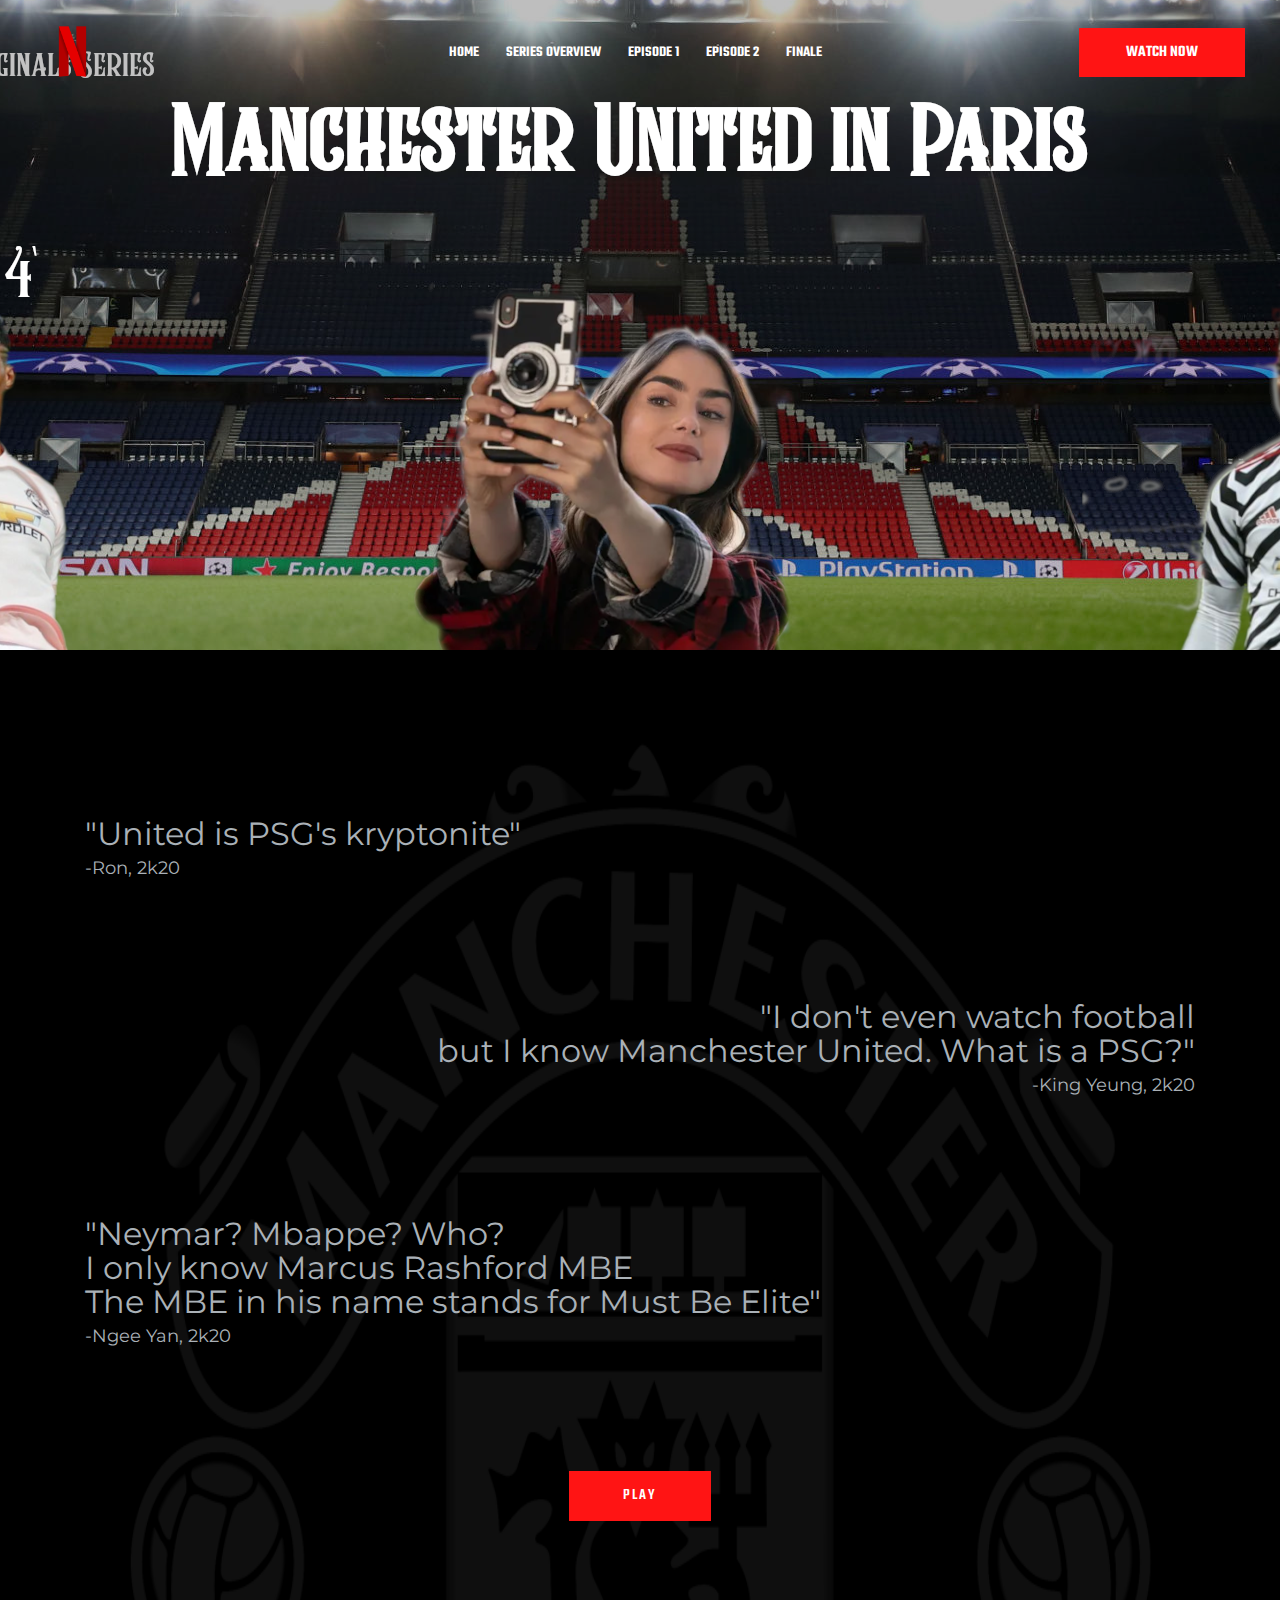
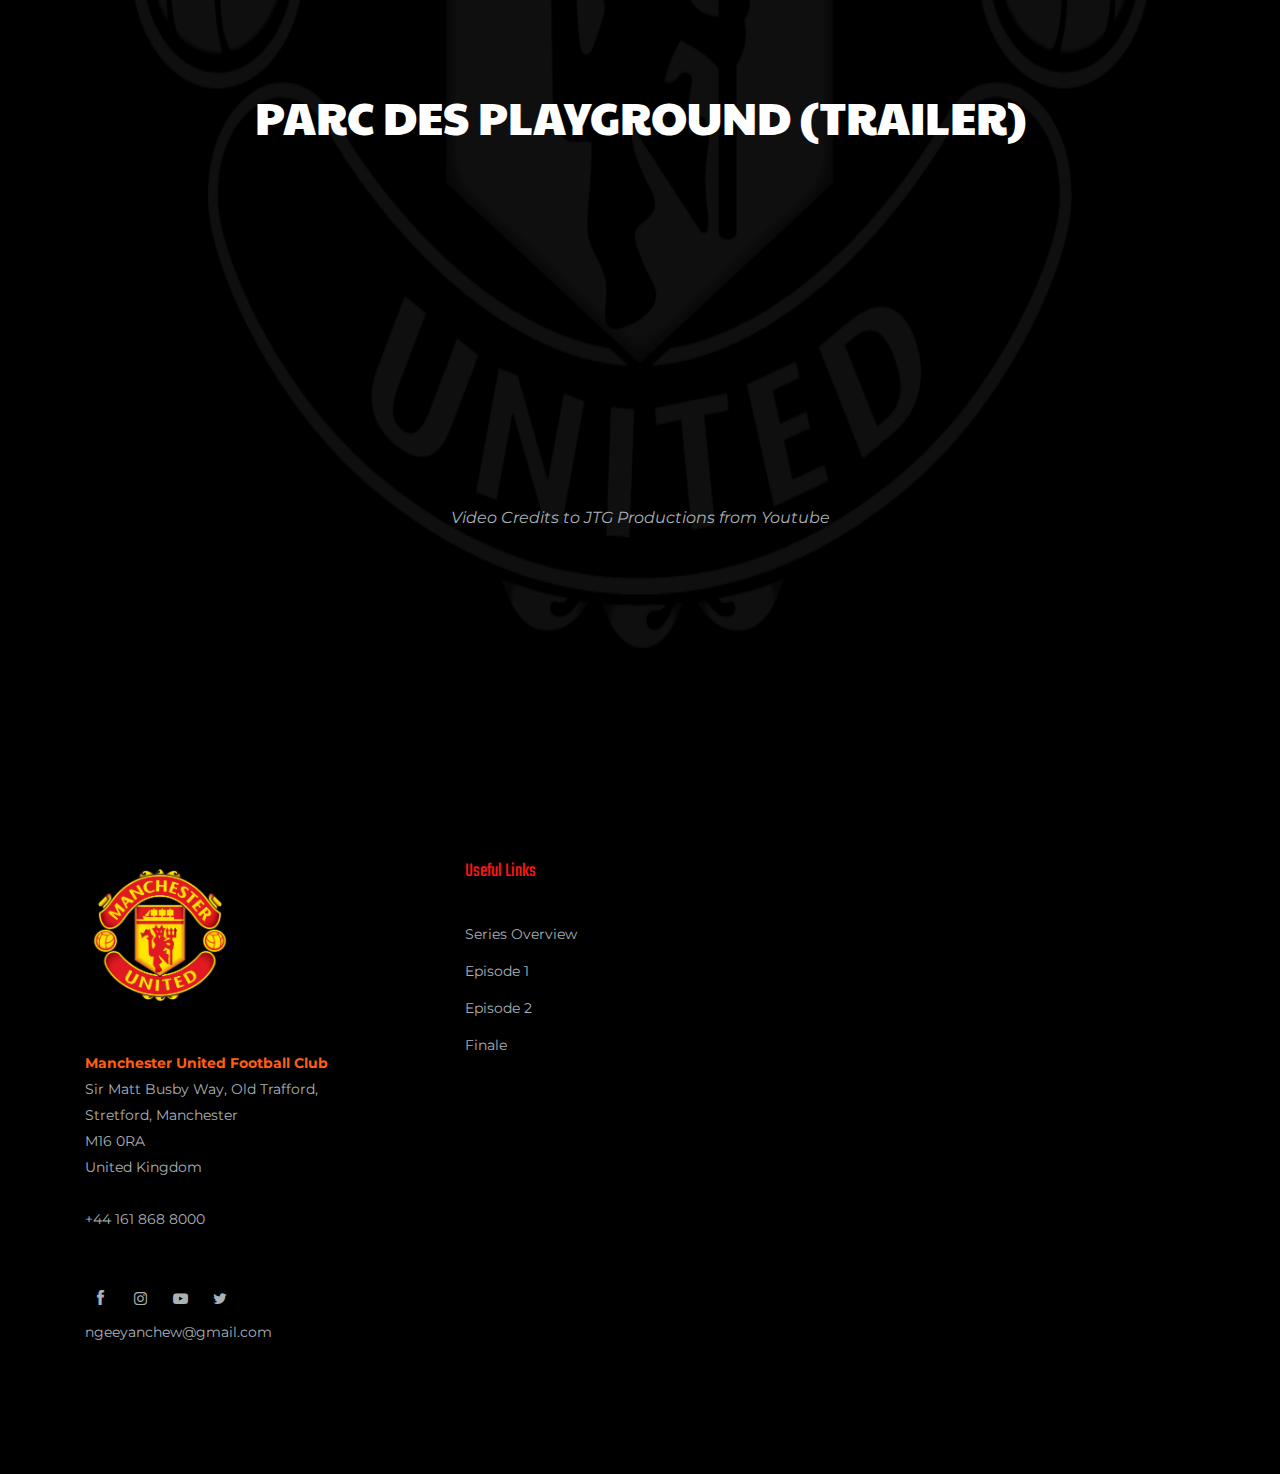
==== commit 7cc8e43f: "Add files via upload" ====
--- a/index.html
+++ b/index.html
@@ -51,7 +51,7 @@
                                     <nav>
                                         <ul id="navigation">
                                             <li><a href="index.html">Home</a></li>
-                                            <li><a href="overview.html">Overview</a></li>
+                                            <li><a href="overview.html">Series Overview</a></li>
                                             <li><a href="episode1.html">Episode 1</a></li>
                                             <li><a href="episode2.html">Episode 2</a></li>
                                             <li><a href="last.html">Finale</a></li>
@@ -78,26 +78,21 @@
     </header>
     <!-- header-end -->
 
- <!-- slider_area_start -->
-    <div class="slider_area">
-        <div class="slider_active owl-carousel">
-            <div class="single_slider  d-flex align-items-center slider_bg_1 overlay">
-                <div class="container">
-                    <div class="row align-items-center justify-content-center">
-                        <div class="col-xl-12">
-                            <div class="slider_text text-center">
-				<br>
-				<br>
-                                <a href="overview.html" class="boxed-btn3">Watch Now</a>
-                            </div>
-                        </div>
-                    </div>
-                </div>
-            </div>
-        
-        </div>
+    <!-- slider_area_start -->
+    <div class="bradcam_area">
+            <div class="single_bradcam  d-flex align-items-center bradcam_bg_5 overlay">
+                    <div class="container">
+                        <div class="row align-items-center justify-content-center">
+                            <div class="col-xl-9">
+                                <div class="bradcam_text text-center">
+                                </div>
+                            </div>
+                        </div>
+                    </div>
+                </div>
     </div>
     <!-- slider_area_end -->
+
 
     <!-- features_area_start  -->
     <div class="features_area">
@@ -134,16 +129,20 @@
 			<br>
 			<br>
 			<br>
-			<br>
-			<br>
-			<br>
-			<br>
-			<br>
-	<p><center><h3>Parc Des Playground</h3></center>
+<center><a href="overview.html" class="boxed-btn3">Play</a></center>
+			<br>
+			<br>
+			<br>
+			<br>
+			<br>
+			<br>
+			<br>
+	<p><center><h3>Parc Des Playground (Trailer)</h3></center></p>
 <br>
 <center>
 <iframe width="560" height="315" src="https://www.youtube.com/embed/vs8N5O6_3eY" frameborder="0" allow="accelerometer; autoplay; encrypted-media; gyroscope; picture-in-picture" allowfullscreen></iframe>
-</center></p>
+<br>
+<i><p>Video Credits to JTG Productions from Youtube</i></center></p>
 <audio id="musicplayer" autoplay>
   <source src="music/netflix.mp3">
 </audio>
@@ -215,7 +214,7 @@
                                 Useful Links
                             </h3>
                             <ul class="links">
-                                <li><a href="overview.html">Overview</a></li>
+                                <li><a href="overview.html">Series Overview</a></li>
                                 <li><a href="episode1.html">Episode 1</a></li>
                                 <li><a href="episode2.html">Episode 2</a></li>
                                 <li><a href="last.html">Finale</a></li>
--- a/css/style.css
+++ b/css/style.css
@@ -2344,7 +2344,7 @@
 /* line 1, ../../Arafath/CL/Cl November/227. Health _ Fitness/HTML/scss/_features.scss */
 .features_area {
   background: #000000;
-  background-image: url('https://i.ibb.co/nm6Tb5S/mufclogo1.png');
+  background-image: url('../img/mufclogo1.png');
   background-size: 90% 100%;
   background-repeat: no-repeat;
   background-position: center;
@@ -2753,6 +2753,10 @@
 /* line 10, ../../Arafath/CL/Cl November/227. Health _ Fitness/HTML/scss/_bradcam.scss */
 .bradcam_bg_4 {
   background-image: url(../img/banner/bradcam_4.png);
+}
+
+.bradcam_bg_5 {
+  background-image: url(../img/banner/banner.png);
 }
 
 /* line 14, ../../Arafath/CL/Cl November/227. Health _ Fitness/HTML/scss/_bradcam.scss */
